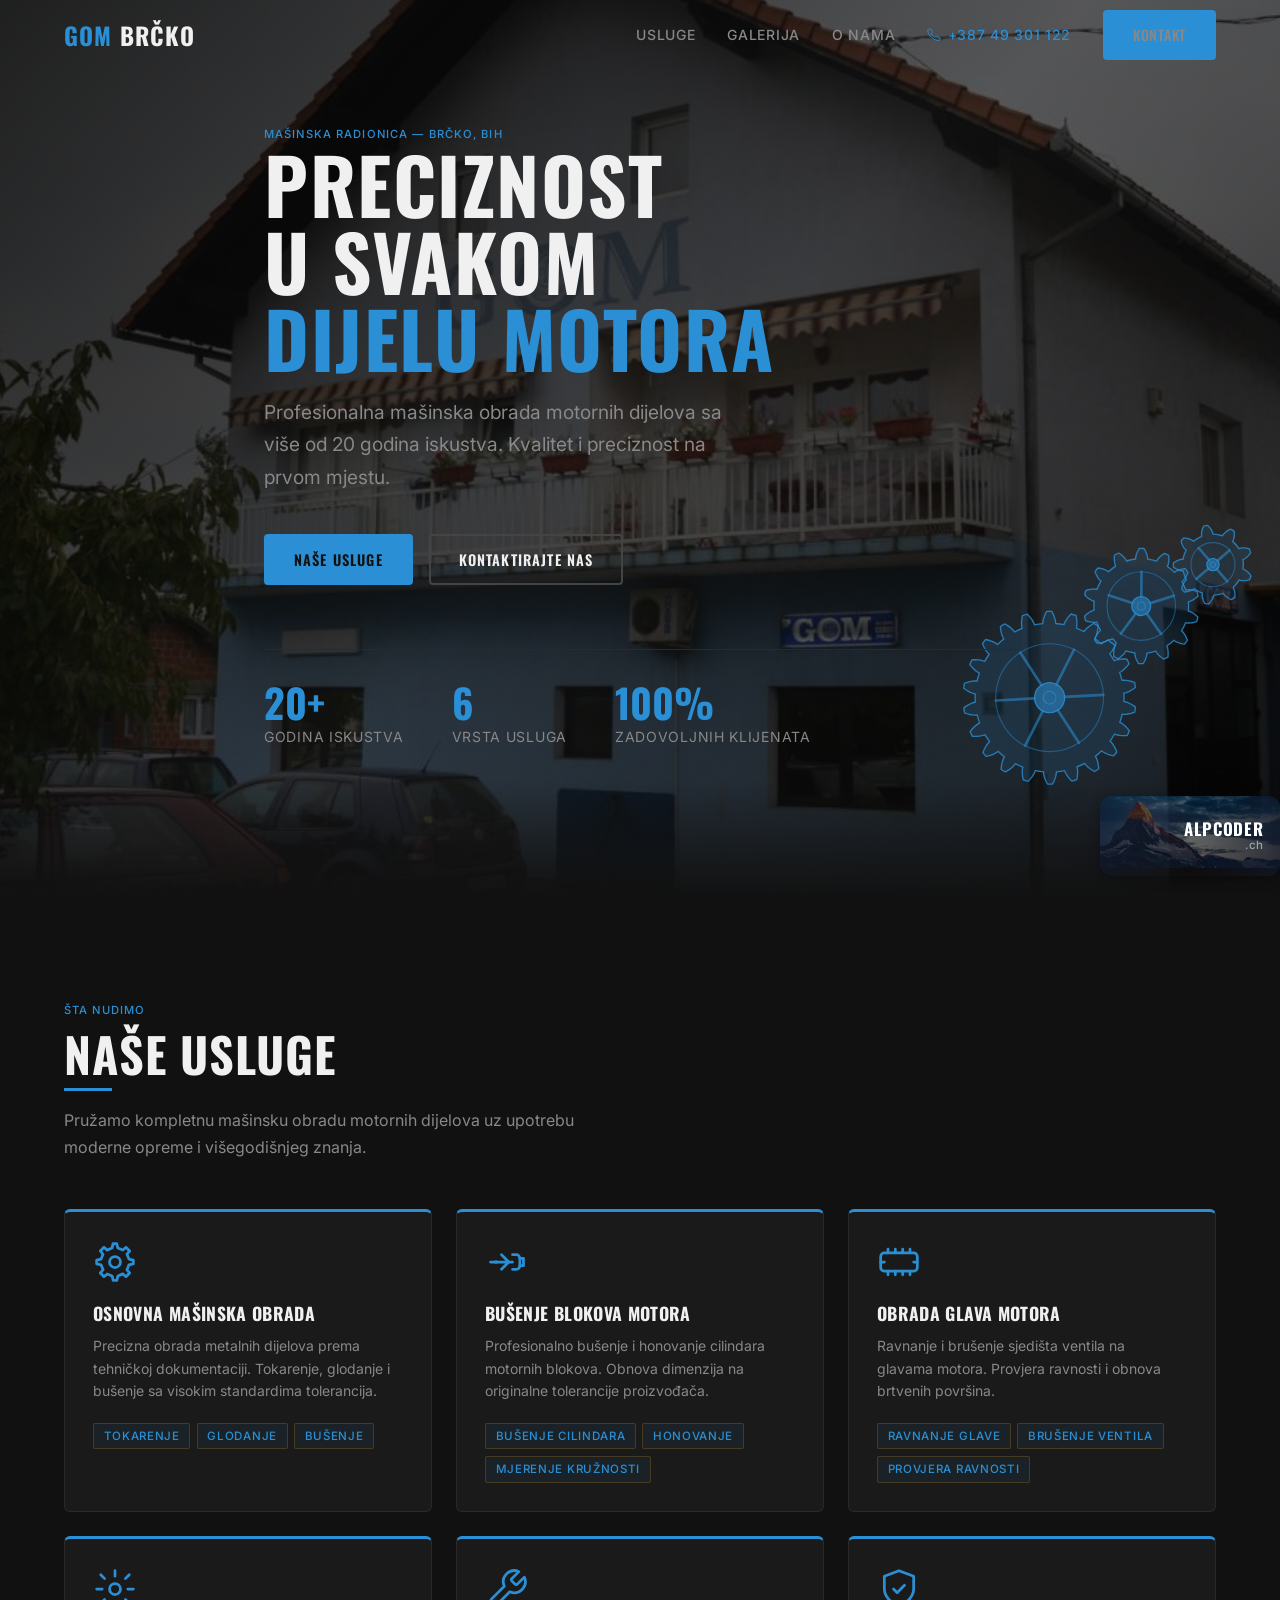
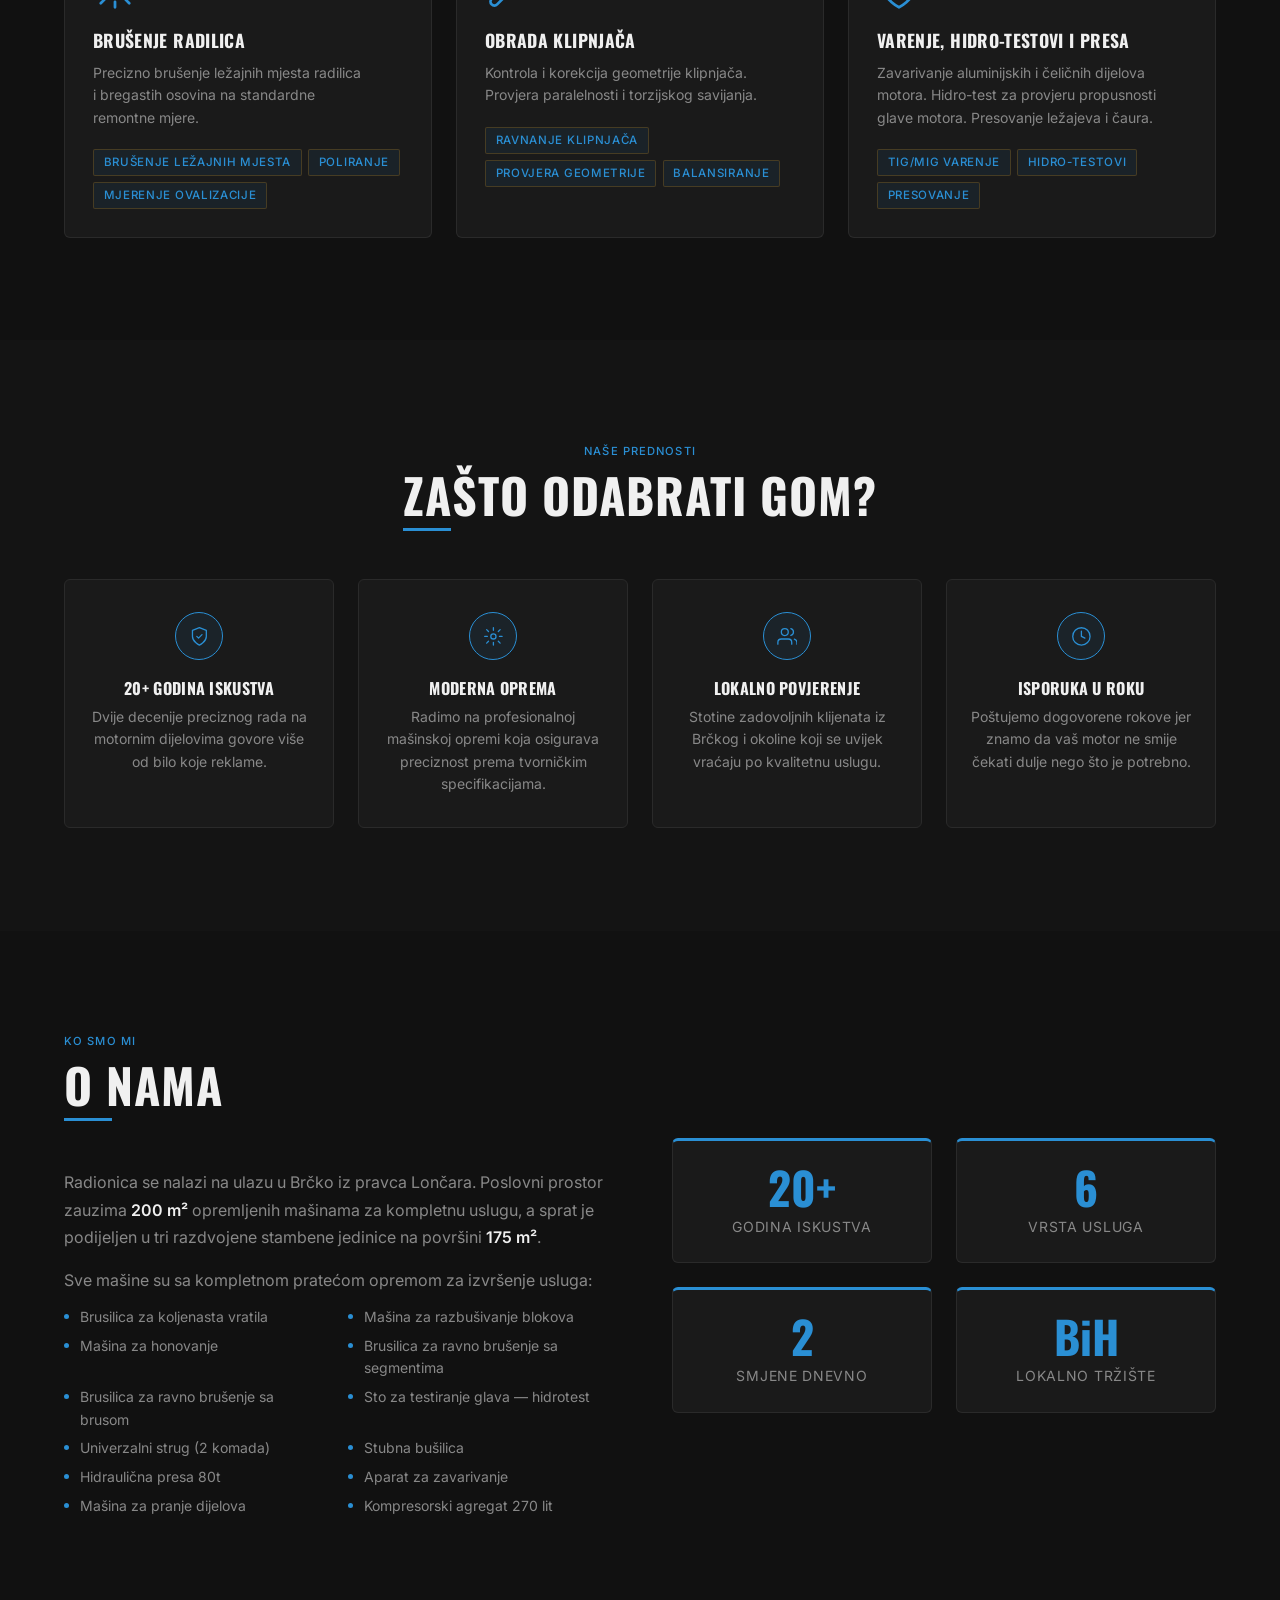
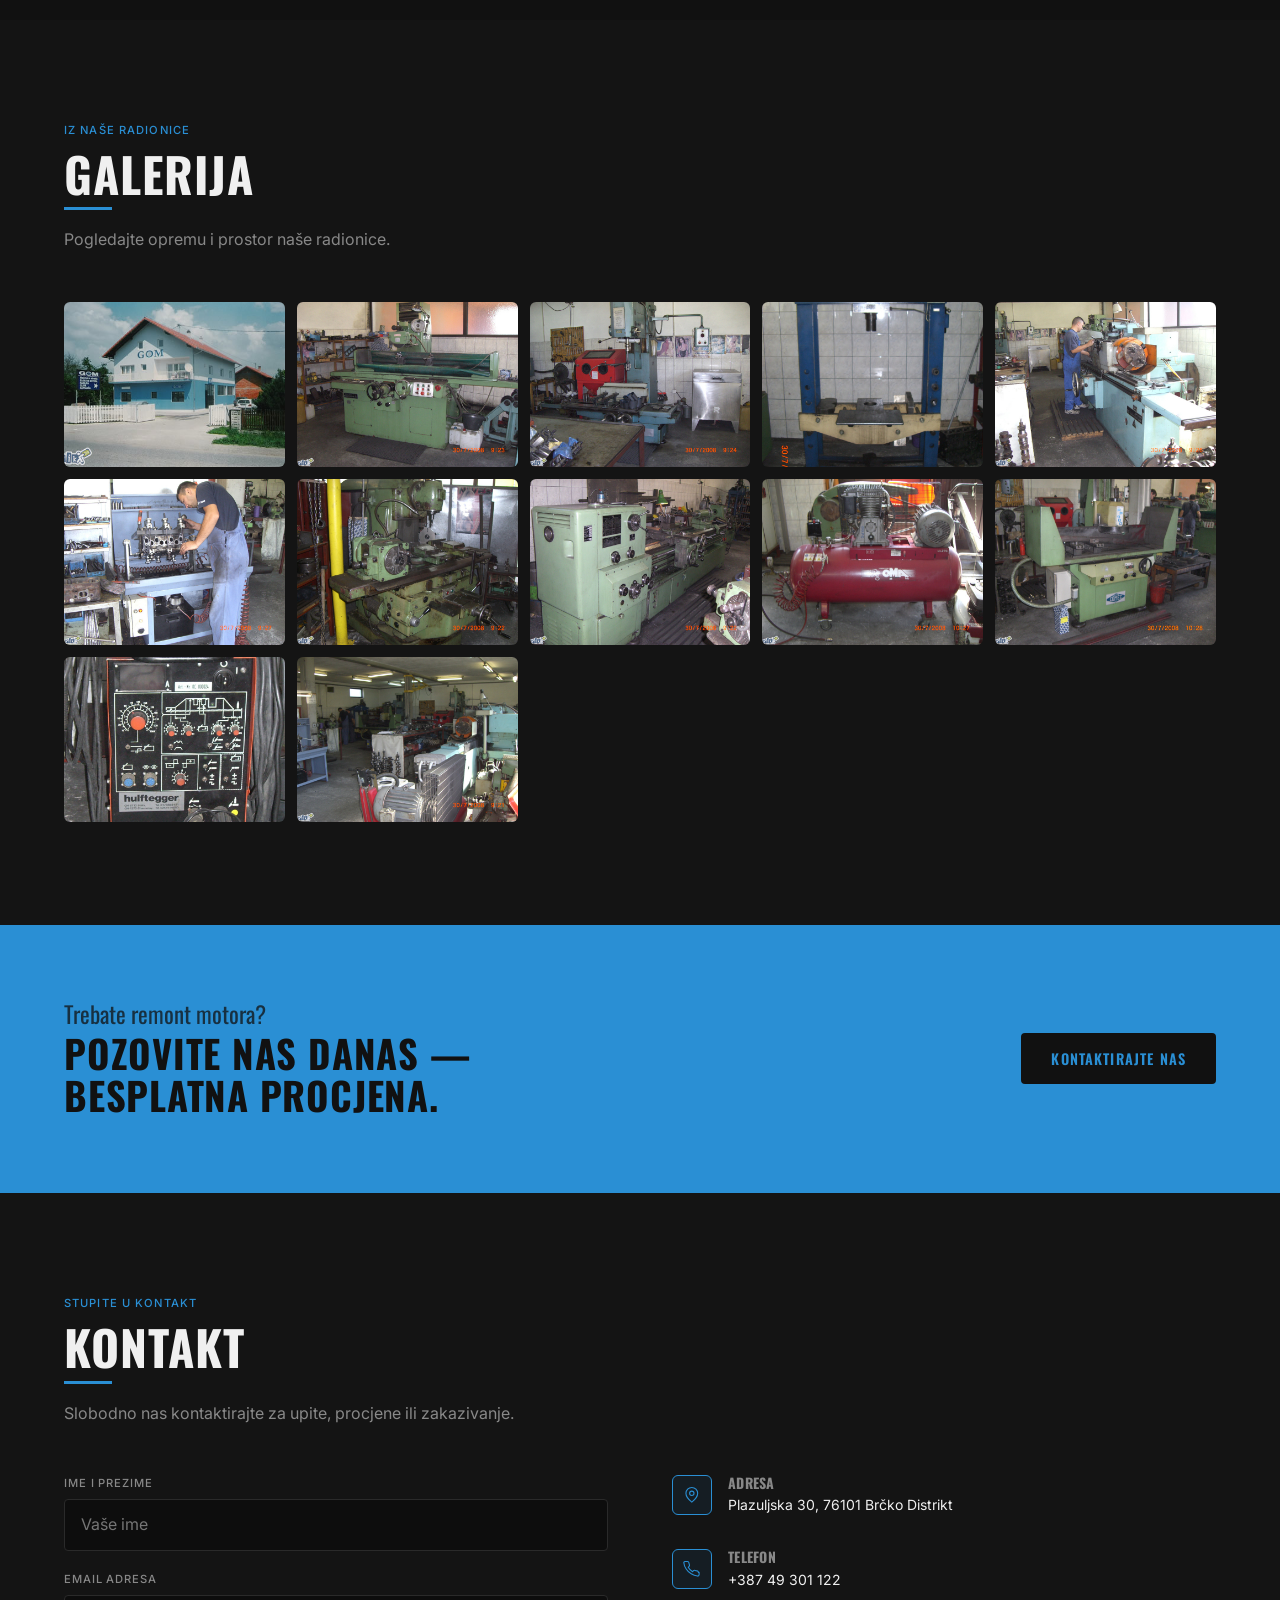
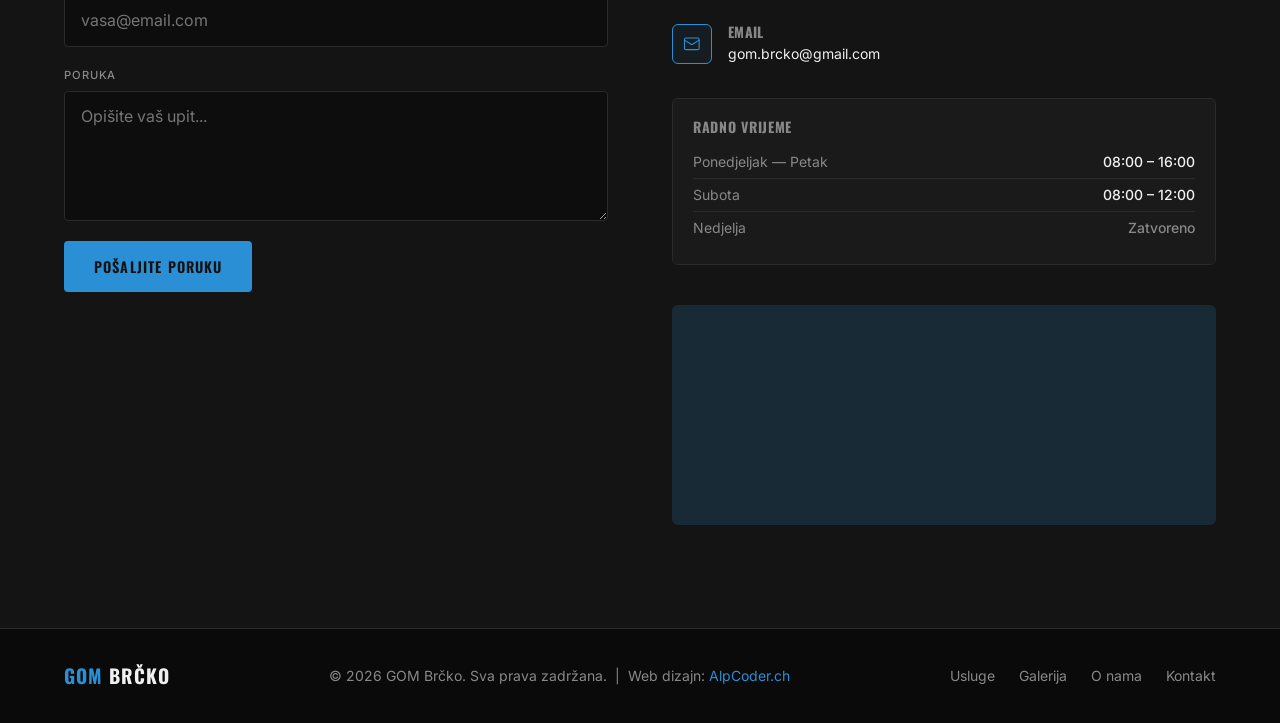
==== index.html @ b4f382ee "Initial commit — GOM Brcko website" ====
<!DOCTYPE html>
<html lang="bs">
<head>
  <meta charset="UTF-8" />
  <meta name="viewport" content="width=device-width, initial-scale=1.0" />
  <meta name="description" content="GOM Brčko — mašinska obrada motornih dijelova. 20+ godina iskustva. Bušenje blokova, obrada glava motora, brušenje radilica i više." />
  <meta name="robots" content="index, follow" />

  <!-- Open Graph -->
  <meta property="og:title" content="GOM Brčko — Mašinska obrada motornih dijelova" />
  <meta property="og:description" content="Profesionalna mašinska obrada motornih dijelova sa 20+ godina iskustva u Brčkom." />
  <meta property="og:type" content="website" />
  <meta property="og:locale" content="bs_BA" />

  <title>GOM Brčko — Mašinska obrada motornih dijelova</title>

  <!-- Preconnect za Google Fonts -->
  <link rel="preconnect" href="https://fonts.googleapis.com" />
  <link rel="preconnect" href="https://fonts.gstatic.com" crossorigin />
  <link href="https://fonts.googleapis.com/css2?family=Oswald:wght@400;600;700&family=Inter:wght@400;500;600&display=swap" rel="stylesheet" />

  <!-- CSS -->
  <link rel="stylesheet" href="css/reset.css" />
  <link rel="stylesheet" href="css/variables.css" />
  <link rel="stylesheet" href="css/base.css" />
  <link rel="stylesheet" href="css/layout.css" />
  <link rel="stylesheet" href="css/components.css" />
  <link rel="stylesheet" href="css/gallery.css" />
  <link rel="stylesheet" href="css/animations.css" />
  <link rel="stylesheet" href="css/responsive.css" />

  <link rel="icon" type="image/x-icon" href="images/icons/favicon.ico" />
</head>
<body>

  <!-- ── NAVBAR ── -->
  <nav id="navbar">
    <div class="container nav-inner">
      <a href="#hero" class="nav-logo"><span>GOM</span> Brčko</a>

      <button class="hamburger" aria-label="Otvori meni" aria-expanded="false">
        <span></span>
        <span></span>
        <span></span>
      </button>

      <ul class="nav-links">
        <li><a href="#usluge">Usluge</a></li>
        <li><a href="#galerija">Galerija</a></li>
        <li><a href="#onama">O nama</a></li>
        <li class="nav-phone">
          <a href="tel:+38749301122" class="nav-phone-link">
            <svg viewBox="0 0 24 24" fill="none" stroke="currentColor" stroke-width="1.5" stroke-linecap="round" stroke-linejoin="round" aria-hidden="true" width="14" height="14">
              <path d="M22 16.92v3a2 2 0 0 1-2.18 2 19.79 19.79 0 0 1-8.63-3.07A19.5 19.5 0 0 1 4.14 12a19.79 19.79 0 0 1-3.07-8.67A2 2 0 0 1 3.05 2h3a2 2 0 0 1 2 1.72c.127.96.361 1.903.7 2.81a2 2 0 0 1-.45 2.11L7.09 9.91a16 16 0 0 0 6 6l1.27-1.27a2 2 0 0 1 2.11-.45c.907.339 1.85.573 2.81.7A2 2 0 0 1 21 16.92Z"/>
            </svg>
            +387 49 301 122
          </a>
        </li>
        <li><a href="#kontakt" class="btn btn-accent">Kontakt</a></li>
      </ul>
    </div>
  </nav>

  <!-- ── HERO ── -->
  <section id="hero">

    <!-- Animirani involute zupčanici -->
    <div class="gears-wrap" aria-hidden="true">
      <svg id="gears-svg" viewBox="0 0 400 400" xmlns="http://www.w3.org/2000/svg" overflow="visible"></svg>
    </div>

    <div class="container hero-content">
      <span class="label">Mašinska radionica — Brčko, BiH</span>
      <h1>Preciznost<br>u svakom<br><em>dijelu motora</em></h1>
      <p class="hero-sub">
        Profesionalna mašinska obrada motornih dijelova sa više od 20 godina
        iskustva. Kvalitet i preciznost na prvom mjestu.
      </p>
      <div class="hero-actions">
        <a href="#usluge" class="btn btn-accent">Naše usluge</a>
        <a href="#kontakt" class="btn btn-outline">Kontaktirajte nas</a>
      </div>

      <div class="hero-stats">
        <div class="hero-stat">
          <div class="stat-num" data-target="20" data-suffix="+">20+</div>
          <div class="stat-label">Godina iskustva</div>
        </div>
        <div class="hero-stat">
          <div class="stat-num" data-target="6" data-suffix="">6</div>
          <div class="stat-label">Vrsta usluga</div>
        </div>
        <div class="hero-stat">
          <div class="stat-num" data-target="100" data-suffix="%">100%</div>
          <div class="stat-label">Zadovoljnih klijenata</div>
        </div>
      </div>
    </div>
  </section>

  <!-- ── USLUGE ── -->
  <section id="usluge">
    <div class="container">
      <div class="section-header reveal">
        <span class="label">Šta nudimo</span>
        <h2>Naše usluge</h2>
        <p>Pružamo kompletnu mašinsku obradu motornih dijelova uz upotrebu moderne opreme i višegodišnjeg znanja.</p>
      </div>

      <!-- Kartice se ubacuju putem JS (services.js) -->
      <div id="services-grid" class="services-grid"></div>
    </div>
  </section>

  <!-- ── ZAŠTO MI? ── -->
  <section id="zasto">
    <div class="container">
      <div class="section-header reveal" style="text-align:center;">
        <span class="label">Naše prednosti</span>
        <h2>Zašto odabrati GOM?</h2>
      </div>
      <div class="zasto-grid">
        <div class="zasto-card reveal">
          <div class="zasto-icon">
            <svg viewBox="0 0 24 24" aria-hidden="true"><path d="M12 22s8-4 8-10V5l-8-3-8 3v7c0 6 8 10 8 10Z"/><path d="m9 12 2 2 4-4"/></svg>
          </div>
          <h3>20+ Godina iskustva</h3>
          <p>Dvije decenije preciznog rada na motornim dijelovima govore više od bilo koje reklame.</p>
        </div>
        <div class="zasto-card reveal" style="--delay:80ms">
          <div class="zasto-icon">
            <svg viewBox="0 0 24 24" aria-hidden="true"><circle cx="12" cy="12" r="3"/><path d="M12 2v3M12 19v3M4.22 4.22l2.12 2.12M17.66 17.66l2.12 2.12M2 12h3M19 12h3M4.22 19.78l2.12-2.12M17.66 6.34l2.12-2.12"/></svg>
          </div>
          <h3>Moderna oprema</h3>
          <p>Radimo na profesionalnoj mašinskoj opremi koja osigurava preciznost prema tvorničkim specifikacijama.</p>
        </div>
        <div class="zasto-card reveal" style="--delay:160ms">
          <div class="zasto-icon">
            <svg viewBox="0 0 24 24" aria-hidden="true"><path d="M17 21v-2a4 4 0 0 0-4-4H5a4 4 0 0 0-4 4v2"/><circle cx="9" cy="7" r="4"/><path d="M23 21v-2a4 4 0 0 0-3-3.87M16 3.13a4 4 0 0 1 0 7.75"/></svg>
          </div>
          <h3>Lokalno povjerenje</h3>
          <p>Stotine zadovoljnih klijenata iz Brčkog i okoline koji se uvijek vraćaju po kvalitetnu uslugu.</p>
        </div>
        <div class="zasto-card reveal" style="--delay:240ms">
          <div class="zasto-icon">
            <svg viewBox="0 0 24 24" aria-hidden="true"><circle cx="12" cy="12" r="10"/><polyline points="12 6 12 12 16 14"/></svg>
          </div>
          <h3>Isporuka u roku</h3>
          <p>Poštujemo dogovorene rokove jer znamo da vaš motor ne smije čekati dulje nego što je potrebno.</p>
        </div>
      </div>
    </div>
  </section>

  <!-- ── O NAMA ── -->
  <section id="onama">
    <div class="container">
      <div class="onama-grid">
        <div class="onama-text">
          <div class="section-header reveal">
            <span class="label">Ko smo mi</span>
            <h2>O nama</h2>
          </div>
          <p class="reveal">
            Radionica se nalazi na ulazu u Brčko iz pravca Lončara. Poslovni prostor zauzima
            <strong>200 m²</strong> opremljenih mašinama za kompletnu uslugu, a sprat je podijeljen
            u tri razdvojene stambene jedinice na površini <strong>175 m²</strong>.
          </p>
          <p class="reveal" style="--delay: 100ms; margin-top: 1rem;">
            Sve mašine su sa kompletnom pratećom opremom za izvršenje usluga:
          </p>
          <ul class="reveal onama-oprema" style="--delay: 200ms;">
            <li>Brusilica za koljenasta vratila</li>
            <li>Mašina za razbušivanje blokova</li>
            <li>Mašina za honovanje</li>
            <li>Brusilica za ravno brušenje sa segmentima</li>
            <li>Brusilica za ravno brušenje sa brusom</li>
            <li>Sto za testiranje glava — hidrotest</li>
            <li>Univerzalni strug (2 komada)</li>
            <li>Stubna bušilica</li>
            <li>Hidraulična presa 80t</li>
            <li>Aparat za zavarivanje</li>
            <li>Mašina za pranje dijelova</li>
            <li>Kompresorski agregat 270 lit</li>
          </ul>
        </div>

        <div class="onama-stats">
          <div class="onama-stat-card reveal">
            <div class="num">20+</div>
            <div class="desc">Godina iskustva</div>
          </div>
          <div class="onama-stat-card reveal" style="--delay: 100ms;">
            <div class="num">6</div>
            <div class="desc">Vrsta usluga</div>
          </div>
          <div class="onama-stat-card reveal" style="--delay: 200ms;">
            <div class="num">2</div>
            <div class="desc">Smjene dnevno</div>
          </div>
          <div class="onama-stat-card reveal" style="--delay: 300ms;">
            <div class="num">BiH</div>
            <div class="desc">Lokalno tržište</div>
          </div>
        </div>
      </div>
    </div>
  </section>

  <!-- ── GALERIJA ── -->
  <section id="galerija">
    <div class="container">
      <div class="section-header reveal">
        <span class="label">Iz naše radionice</span>
        <h2>Galerija</h2>
        <p>Pogledajte opremu i prostor naše radionice.</p>
      </div>

      <div id="gallery-grid" class="gallery-grid">
        <figure class="gallery-item reveal" data-full="images/gallery/full/radionica-01.jpg" data-caption="Oprema radionice — GOM Brčko">
          <img src="images/gallery/thumb/radionica-01.jpg" alt="Oprema radionice" loading="lazy" />
          <div class="gallery-overlay"><svg viewBox="0 0 24 24" aria-hidden="true"><path d="M15 3h6v6M9 21H3v-6M21 3l-7 7M3 21l7-7"/></svg></div>
        </figure>
        <figure class="gallery-item reveal" style="--delay:60ms" data-full="images/gallery/full/radionica-02.jpg" data-caption="Mašinska oprema — GOM Brčko">
          <img src="images/gallery/thumb/radionica-02.jpg" alt="Mašinska oprema" loading="lazy" />
          <div class="gallery-overlay"><svg viewBox="0 0 24 24" aria-hidden="true"><path d="M15 3h6v6M9 21H3v-6M21 3l-7 7M3 21l7-7"/></svg></div>
        </figure>
        <figure class="gallery-item reveal" style="--delay:120ms" data-full="images/gallery/full/radionica-03.jpg" data-caption="Radionica — GOM Brčko">
          <img src="images/gallery/thumb/radionica-03.jpg" alt="Radionica" loading="lazy" />
          <div class="gallery-overlay"><svg viewBox="0 0 24 24" aria-hidden="true"><path d="M15 3h6v6M9 21H3v-6M21 3l-7 7M3 21l7-7"/></svg></div>
        </figure>
        <figure class="gallery-item reveal" style="--delay:180ms" data-full="images/gallery/full/radionica-04.jpg" data-caption="Strug — GOM Brčko">
          <img src="images/gallery/thumb/radionica-04.jpg" alt="Strug" loading="lazy" />
          <div class="gallery-overlay"><svg viewBox="0 0 24 24" aria-hidden="true"><path d="M15 3h6v6M9 21H3v-6M21 3l-7 7M3 21l7-7"/></svg></div>
        </figure>
        <figure class="gallery-item reveal" style="--delay:240ms" data-full="images/gallery/full/radionica-05.jpg" data-caption="Glodalica — GOM Brčko">
          <img src="images/gallery/thumb/radionica-05.jpg" alt="Glodalica" loading="lazy" />
          <div class="gallery-overlay"><svg viewBox="0 0 24 24" aria-hidden="true"><path d="M15 3h6v6M9 21H3v-6M21 3l-7 7M3 21l7-7"/></svg></div>
        </figure>
        <figure class="gallery-item reveal" style="--delay:300ms" data-full="images/gallery/full/radionica-06.jpg" data-caption="Honjerica — GOM Brčko">
          <img src="images/gallery/thumb/radionica-06.jpg" alt="Honjerica" loading="lazy" />
          <div class="gallery-overlay"><svg viewBox="0 0 24 24" aria-hidden="true"><path d="M15 3h6v6M9 21H3v-6M21 3l-7 7M3 21l7-7"/></svg></div>
        </figure>
        <figure class="gallery-item reveal" style="--delay:360ms" data-full="images/gallery/full/radionica-07.jpg" data-caption="Bušilica — GOM Brčko">
          <img src="images/gallery/thumb/radionica-07.jpg" alt="Bušilica" loading="lazy" />
          <div class="gallery-overlay"><svg viewBox="0 0 24 24" aria-hidden="true"><path d="M15 3h6v6M9 21H3v-6M21 3l-7 7M3 21l7-7"/></svg></div>
        </figure>
        <figure class="gallery-item reveal" style="--delay:420ms" data-full="images/gallery/full/radionica-08.jpg" data-caption="Oprema radionice — GOM Brčko">
          <img src="images/gallery/thumb/radionica-08.jpg" alt="Oprema radionice" loading="lazy" />
          <div class="gallery-overlay"><svg viewBox="0 0 24 24" aria-hidden="true"><path d="M15 3h6v6M9 21H3v-6M21 3l-7 7M3 21l7-7"/></svg></div>
        </figure>
        <figure class="gallery-item reveal" style="--delay:480ms" data-full="images/gallery/full/radionica-09.jpg" data-caption="Radionica — GOM Brčko">
          <img src="images/gallery/thumb/radionica-09.jpg" alt="Radionica" loading="lazy" />
          <div class="gallery-overlay"><svg viewBox="0 0 24 24" aria-hidden="true"><path d="M15 3h6v6M9 21H3v-6M21 3l-7 7M3 21l7-7"/></svg></div>
        </figure>
        <figure class="gallery-item reveal" style="--delay:540ms" data-full="images/gallery/full/radionica-10.jpg" data-caption="Mašinska obrada — GOM Brčko">
          <img src="images/gallery/thumb/radionica-10.jpg" alt="Mašinska obrada" loading="lazy" />
          <div class="gallery-overlay"><svg viewBox="0 0 24 24" aria-hidden="true"><path d="M15 3h6v6M9 21H3v-6M21 3l-7 7M3 21l7-7"/></svg></div>
        </figure>
        <figure class="gallery-item reveal" style="--delay:600ms" data-full="images/gallery/full/radionica-11.jpg" data-caption="Oprema — GOM Brčko">
          <img src="images/gallery/thumb/radionica-11.jpg" alt="Oprema" loading="lazy" />
          <div class="gallery-overlay"><svg viewBox="0 0 24 24" aria-hidden="true"><path d="M15 3h6v6M9 21H3v-6M21 3l-7 7M3 21l7-7"/></svg></div>
        </figure>
        <figure class="gallery-item reveal" style="--delay:660ms" data-full="images/gallery/full/radionica-12.jpg" data-caption="Radionica GOM Brčko">
          <img src="images/gallery/thumb/radionica-12.jpg" alt="Radionica GOM Brčko" loading="lazy" />
          <div class="gallery-overlay"><svg viewBox="0 0 24 24" aria-hidden="true"><path d="M15 3h6v6M9 21H3v-6M21 3l-7 7M3 21l7-7"/></svg></div>
        </figure>
      </div>
    </div>
  </section>

  <!-- ── CTA BANNER ── -->
  <section id="cta">
    <div class="container cta-inner">
      <h2>
        <em>Trebate remont motora?</em>
        Pozovite nas danas — besplatna procjena.
      </h2>
      <a href="#kontakt" class="btn btn-dark">Kontaktirajte nas</a>
    </div>
  </section>

  <!-- ── KONTAKT ── -->
  <section id="kontakt">
    <div class="container">
      <div class="section-header reveal">
        <span class="label">Stupite u kontakt</span>
        <h2>Kontakt</h2>
        <p>Slobodno nas kontaktirajte za upite, procjene ili zakazivanje.</p>
      </div>

      <div class="kontakt-grid">

        <!-- Forma -->
        <div class="reveal">
          <form id="contact-form" novalidate>
            <div class="form-group">
              <label for="ime">Ime i prezime</label>
              <input type="text" id="ime" name="ime" placeholder="Vaše ime" autocomplete="name" required />
            </div>
            <div class="form-group">
              <label for="email">Email adresa</label>
              <input type="email" id="email" name="email" placeholder="vasa@email.com" autocomplete="email" required />
            </div>
            <div class="form-group">
              <label for="poruka">Poruka</label>
              <textarea id="poruka" name="poruka" placeholder="Opišite vaš upit..." required></textarea>
            </div>
            <button type="submit" class="btn btn-accent">Pošaljite poruku</button>
            <div id="form-status" class="form-status" role="alert" aria-live="polite"></div>
          </form>
        </div>

        <!-- Info + Mapa -->
        <div class="contact-info-block reveal" style="--delay: 150ms;">

          <div class="contact-info-item">
            <div class="ci-icon">
              <svg viewBox="0 0 24 24" fill="none" stroke="currentColor" stroke-width="1.5" stroke-linecap="round" stroke-linejoin="round" aria-hidden="true">
                <path d="M20 10c0 6-8 12-8 12S4 16 4 10a8 8 0 1 1 16 0Z"/>
                <circle cx="12" cy="10" r="3"/>
              </svg>
            </div>
            <div>
              <h4>Adresa</h4>
              <p>Plazuljska 30, 76101 Brčko Distrikt</p>
            </div>
          </div>

          <div class="contact-info-item">
            <div class="ci-icon">
              <svg viewBox="0 0 24 24" fill="none" stroke="currentColor" stroke-width="1.5" stroke-linecap="round" stroke-linejoin="round" aria-hidden="true">
                <path d="M22 16.92v3a2 2 0 0 1-2.18 2 19.79 19.79 0 0 1-8.63-3.07A19.5 19.5 0 0 1 4.14 12a19.79 19.79 0 0 1-3.07-8.67A2 2 0 0 1 3.05 2h3a2 2 0 0 1 2 1.72c.127.96.361 1.903.7 2.81a2 2 0 0 1-.45 2.11L7.09 9.91a16 16 0 0 0 6 6l1.27-1.27a2 2 0 0 1 2.11-.45c.907.339 1.85.573 2.81.7A2 2 0 0 1 21 16.92Z"/>
              </svg>
            </div>
            <div>
              <h4>Telefon</h4>
              <p>
                <a href="tel:+38749301122" style="color: var(--color-text); transition: color var(--trans-fast);"
                   onmouseover="this.style.color='var(--color-accent)'"
                   onmouseout="this.style.color='var(--color-text)'">
                  +387 49 301 122
                </a>
              </p>
            </div>
          </div>

          <div class="contact-info-item">
            <div class="ci-icon">
              <svg viewBox="0 0 24 24" fill="none" stroke="currentColor" stroke-width="1.5" stroke-linecap="round" stroke-linejoin="round" aria-hidden="true">
                <rect width="20" height="16" x="2" y="4" rx="2"/>
                <path d="m22 7-8.97 5.7a1.94 1.94 0 0 1-2.06 0L2 7"/>
              </svg>
            </div>
            <div>
              <h4>Email</h4>
              <p>
                <a href="mailto:gom.brcko@gmail.com" style="color: var(--color-text); transition: color var(--trans-fast);"
                   onmouseover="this.style.color='var(--color-accent)'"
                   onmouseout="this.style.color='var(--color-text)'">
                  gom.brcko@gmail.com
                </a>
              </p>
            </div>
          </div>

          <div class="radno-vrijeme">
            <h4>Radno vrijeme</h4>
            <div class="radno-red">
              <span class="dani">Ponedjeljak — Petak</span>
              <span class="vrijeme">08:00 – 16:00</span>
            </div>
            <div class="radno-red">
              <span class="dani">Subota</span>
              <span class="vrijeme">08:00 – 12:00</span>
            </div>
            <div class="radno-red">
              <span class="dani">Nedjelja</span>
              <span class="vrijeme" style="color: var(--color-text-muted);">Zatvoreno</span>
            </div>
          </div>

          <div class="map-wrapper">
            <iframe
              class="map-embed"
              src="https://www.google.com/maps/embed?pb=!1m18!1m12!1m3!1d2000!2d18.7677943!3d44.8904373!2m3!1f0!2f0!3f0!3m2!1i1024!2i768!4f13.1!3m3!1m2!1s0x475c0dc96a7abd47%3A0xb8ca8b21e4118dca!2sGOM!5e0!3m2!1sbs!2sba!4v1"
              width="100%"
              height="220"
              style="border:0"
              allowfullscreen=""
              loading="lazy"
              referrerpolicy="no-referrer-when-downgrade"
              title="GOM Brčko lokacija na mapi">
            </iframe>
          </div>
        </div>

      </div>
    </div>
  </section>

  <!-- ── FOOTER ── -->
  <footer>
    <div class="container footer-inner">
      <div class="footer-logo"><span>GOM</span> Brčko</div>
      <p class="footer-copy">&copy; 2026 GOM Brčko. Sva prava zadržana. &nbsp;|&nbsp; Web dizajn: <a href="https://alpcoder.ch" target="_blank" rel="noopener" style="color:var(--color-accent); transition:opacity var(--trans-fast);" onmouseover="this.style.opacity='.7'" onmouseout="this.style.opacity='1'">AlpCoder.ch</a></p>
      <nav class="footer-links" aria-label="Footer navigacija">
        <a href="#usluge">Usluge</a>
        <a href="#galerija">Galerija</a>
        <a href="#onama">O nama</a>
        <a href="#kontakt">Kontakt</a>
      </nav>
    </div>
  </footer>

  <!-- ── BACK TO TOP ── -->
  <button id="back-to-top" aria-label="Nazad na vrh stranice" title="Nazad na vrh">
    <svg viewBox="0 0 24 24" fill="none" stroke="currentColor" stroke-width="2.5" stroke-linecap="round" stroke-linejoin="round" aria-hidden="true">
      <polyline points="18 15 12 9 6 15"/>
    </svg>
  </button>

  <!-- ── LIGHTBOX OVERLAY ── -->
  <div id="lightbox" role="dialog" aria-modal="true" aria-label="Pregled fotografije" hidden>
    <button class="lb-close" aria-label="Zatvori (Escape)">&#x2715;</button>
    <button class="lb-prev" aria-label="Prethodna fotografija">&#x2039;</button>
    <button class="lb-next" aria-label="Sljedeća fotografija">&#x203A;</button>
    <figure class="lb-figure">
      <img id="lb-img" src="" alt="" />
      <figcaption id="lb-caption"></figcaption>
    </figure>
  </div>

  <!-- ── ALPCODER BADGE ── -->
  <div class="alpcoder-badge" id="alpcoder-badge">
    <img src="images/Alpcoder-LogoV4.jpg" alt="" class="badge-bg" aria-hidden="true" />
    <div class="badge-sun"></div>
    <div class="badge-overlay"></div>
    <div class="badge-content">
      <a href="https://alpcoder.ch" target="_blank" rel="noopener" class="badge-name">
        <span class="badge-line1">AlpCoder</span>
        <span class="badge-line2">.ch</span>
      </a>
    </div>
  </div>

  <!-- EmailJS SDK -->
  <script src="https://cdn.jsdelivr.net/npm/@emailjs/browser@4/dist/email.min.js"></script>

  <!-- App skripte -->
  <script src="js/gear.js"></script>
  <script src="js/animations.js"></script>
  <script src="js/main.js"></script>
  <script src="js/services.js"></script>
  <script src="js/gallery.js"></script>
  <script src="js/contact.js"></script>

</body>
</html>
---- css/variables.css ----
:root {
  /* Boje */
  --color-bg:           #111111;
  --color-bg-alt:       #141414;
  --color-bg-card:      #1a1a1a;
  --color-bg-input:     #0d0d0d;
  --color-border:       #2a2a2a;
  --color-border-hover: #444444;

  --color-accent:       #2a8fd4;
  --color-accent-dark:  #1a7ab8;
  --color-accent-dim:   rgba(42, 143, 212, 0.08);
  --color-accent-glow:  rgba(42, 143, 212, 0.25);

  --color-text:         #f0f0f0;
  --color-text-muted:   #888888;
  --color-text-dark:    #111111;

  --color-success:      #22c55e;
  --color-error:        #ef4444;

  /* Fontovi */
  --font-heading: 'Oswald', 'Arial Narrow', sans-serif;
  --font-body:    'Inter', system-ui, sans-serif;

  /* Veličine fonta */
  --text-hero:   clamp(2.8rem, 6vw, 5.5rem);
  --text-h2:     clamp(2rem, 4vw, 3rem);
  --text-h3:     clamp(1.2rem, 2.5vw, 1.5rem);
  --text-body:   1rem;
  --text-small:  0.875rem;
  --text-label:  0.7rem;

  /* Spacing */
  --section-py:  clamp(4rem, 8vw, 7rem);
  --container:   1200px;
  --gap:         1.5rem;

  /* Oblici */
  --radius-card: 6px;
  --radius-btn:  4px;
  --radius-input: 4px;

  /* Sjene */
  --shadow-card: 0 2px 12px rgba(0, 0, 0, 0.5);
  --shadow-glow: 0 0 24px var(--color-accent-glow);

  /* Tranzicije */
  --trans-fast:  150ms ease;
  --trans-base:  300ms ease;
  --trans-slow:  600ms cubic-bezier(0.16, 1, 0.3, 1);

  /* Navbar visina */
  --navbar-h: 70px;
}
---- css/base.css ----
body {
  background-color: var(--color-bg);
  color: var(--color-text);
  font-family: var(--font-body);
  font-size: var(--text-body);
}

h1, h2, h3, h4 {
  font-family: var(--font-heading);
  font-weight: 700;
  line-height: 1.1;
  text-transform: uppercase;
  letter-spacing: 0.02em;
}

h2 {
  font-size: var(--text-h2);
}

h3 {
  font-size: var(--text-h3);
}

p {
  color: var(--color-text-muted);
  line-height: 1.7;
}

strong {
  color: var(--color-text);
  font-weight: 600;
}

/* Scrollbar */
::-webkit-scrollbar {
  width: 6px;
}
::-webkit-scrollbar-track {
  background: var(--color-bg);
}
::-webkit-scrollbar-thumb {
  background: var(--color-border-hover);
  border-radius: 3px;
}
::-webkit-scrollbar-thumb:hover {
  background: var(--color-accent);
}

/* Selekcija teksta */
::selection {
  background: var(--color-accent);
  color: var(--color-text-dark);
}

/* Fokus */
:focus-visible {
  outline: 2px solid var(--color-accent);
  outline-offset: 3px;
}

/* Label chip stil */
.label {
  font-family: var(--font-body);
  font-size: var(--text-label);
  font-weight: 500;
  letter-spacing: 0.1em;
  text-transform: uppercase;
  color: var(--color-accent);
}

/* Section heading */
.section-header {
  margin-bottom: 3rem;
}

.section-header .label {
  display: block;
  margin-bottom: 0.5rem;
}

.section-header h2 {
  position: relative;
  display: inline-block;
  padding-bottom: 0.6rem;
}

.section-header h2::after {
  content: '';
  position: absolute;
  bottom: 0;
  left: 0;
  width: 3rem;
  height: 3px;
  background: var(--color-accent);
}

.section-header p {
  margin-top: 1rem;
  max-width: 540px;
}
---- css/layout.css ----
/* Container */
.container {
  width: 100%;
  max-width: var(--container);
  margin-inline: auto;
  padding-inline: 1.5rem;
}

/* Sekcije */
section {
  padding-block: var(--section-py);
}

section:nth-child(even) {
  background-color: var(--color-bg-alt);
}

/* ── NAVBAR ── */
#navbar {
  position: fixed;
  top: 0;
  left: 0;
  right: 0;
  z-index: 1000;
  height: var(--navbar-h);
  background: transparent;
  transition: background var(--trans-base), box-shadow var(--trans-base);
}

#navbar.scrolled {
  background: rgba(17, 17, 17, 0.95);
  backdrop-filter: blur(8px);
  box-shadow: 0 1px 0 var(--color-border);
}

.nav-inner {
  display: flex;
  align-items: center;
  justify-content: space-between;
  height: var(--navbar-h);
}

.nav-logo {
  font-family: var(--font-heading);
  font-size: 1.5rem;
  font-weight: 700;
  letter-spacing: 0.05em;
  text-transform: uppercase;
  color: var(--color-text);
}

.nav-logo span {
  color: var(--color-accent);
}

.nav-links {
  display: flex;
  align-items: center;
  gap: 2rem;
}

.nav-links a {
  font-size: var(--text-small);
  font-weight: 500;
  letter-spacing: 0.05em;
  text-transform: uppercase;
  color: var(--color-text-muted);
  transition: color var(--trans-fast);
}

.nav-links a:hover,
.nav-links a.active {
  color: var(--color-text);
}

.nav-phone-link {
  display: flex;
  align-items: center;
  gap: 0.4rem;
  font-size: var(--text-small);
  font-weight: 600;
  color: var(--color-accent) !important;
  letter-spacing: 0.03em;
  transition: opacity var(--trans-fast);
}

.nav-phone-link:hover {
  opacity: 0.8;
}

/* Sakrij na mobilnom — hamburger meni preuzima */
@media (max-width: 768px) {
  .nav-phone { display: none; }
}

.hamburger {
  display: none;
  flex-direction: column;
  justify-content: center;
  gap: 5px;
  width: 32px;
  height: 32px;
  background: none;
  border: none;
  cursor: pointer;
  padding: 4px;
}

.hamburger span {
  display: block;
  height: 2px;
  background: var(--color-text);
  border-radius: 2px;
  transition: transform var(--trans-base), opacity var(--trans-base);
}

#navbar.nav-open .hamburger span:nth-child(1) {
  transform: translateY(7px) rotate(45deg);
}
#navbar.nav-open .hamburger span:nth-child(2) {
  opacity: 0;
}
#navbar.nav-open .hamburger span:nth-child(3) {
  transform: translateY(-7px) rotate(-45deg);
}

/* ── HERO ── */
#hero {
  position: relative;
  min-height: 100svh;
  display: grid;
  place-items: center;
  background-image: url('../images/hero-bg.jpg');
  background-size: cover;
  background-position: center 40%;
  padding-top: var(--navbar-h);
}

#hero::before {
  content: '';
  position: absolute;
  inset: 0;
  background: linear-gradient(
    135deg,
    rgba(0, 0, 0, 0.85) 0%,
    rgba(17, 17, 17, 0.65) 50%,
    rgba(0, 0, 0, 0.78) 100%
  );
}

#hero::after {
  content: '';
  position: absolute;
  bottom: 0;
  left: 0;
  right: 0;
  height: 120px;
  background: linear-gradient(to bottom, transparent, var(--color-bg));
}

.hero-content {
  position: relative;
  z-index: 1;
  max-width: 800px;
  text-align: left;
}

.hero-content h1 {
  font-size: var(--text-hero);
  color: var(--color-text);
  line-height: 1.0;
  margin-bottom: 1.25rem;
}

.hero-content h1 em {
  font-style: normal;
  color: var(--color-accent);
}

.hero-content .hero-sub {
  font-size: clamp(1rem, 2vw, 1.2rem);
  color: var(--color-text-muted);
  margin-bottom: 2.5rem;
  max-width: 520px;
}

.hero-actions {
  display: flex;
  gap: 1rem;
  flex-wrap: wrap;
}

.hero-stats {
  display: flex;
  gap: 3rem;
  margin-top: 4rem;
  padding-top: 2rem;
  border-top: 1px solid var(--color-border);
}

.hero-stat .stat-num {
  font-family: var(--font-heading);
  font-size: 2.5rem;
  font-weight: 700;
  color: var(--color-accent);
  line-height: 1;
}

.hero-stat .stat-label {
  font-size: var(--text-small);
  color: var(--color-text-muted);
  text-transform: uppercase;
  letter-spacing: 0.05em;
  margin-top: 0.25rem;
}

/* ── O NAMA ── */
#onama .onama-grid {
  display: grid;
  grid-template-columns: 1fr 1fr;
  gap: 4rem;
  align-items: center;
}

.onama-text p + p {
  margin-top: 1rem;
}

.onama-oprema {
  display: grid;
  grid-template-columns: 1fr 1fr;
  gap: 0.4rem 1.5rem;
  margin-top: 0.75rem;
}

.onama-oprema li {
  font-size: var(--text-small);
  color: var(--color-text-muted);
  padding-left: 1rem;
  position: relative;
}

.onama-oprema li::before {
  content: '';
  position: absolute;
  left: 0;
  top: 0.55em;
  width: 5px;
  height: 5px;
  background: var(--color-accent);
  border-radius: 50%;
}

.onama-stats {
  display: grid;
  grid-template-columns: 1fr 1fr;
  gap: 1.5rem;
}

.onama-stat-card {
  background: var(--color-bg-card);
  border: 1px solid var(--color-border);
  border-top: 3px solid var(--color-accent);
  border-radius: var(--radius-card);
  padding: 1.5rem;
  text-align: center;
}

.onama-stat-card .num {
  font-family: var(--font-heading);
  font-size: 2.8rem;
  font-weight: 700;
  color: var(--color-accent);
  line-height: 1;
}

.onama-stat-card .desc {
  font-size: var(--text-small);
  color: var(--color-text-muted);
  text-transform: uppercase;
  letter-spacing: 0.05em;
  margin-top: 0.4rem;
}

/* ── KONTAKT ── */
#kontakt .kontakt-grid {
  display: grid;
  grid-template-columns: 1fr 1fr;
  gap: 4rem;
}

.contact-info-block {
  display: flex;
  flex-direction: column;
  gap: 2rem;
}

.contact-info-item {
  display: flex;
  gap: 1rem;
  align-items: flex-start;
}

.contact-info-item {
  cursor: default;
}

.contact-info-item .ci-icon {
  flex-shrink: 0;
  width: 2.5rem;
  height: 2.5rem;
  background: var(--color-accent-dim);
  border: 1px solid var(--color-accent);
  border-radius: var(--radius-card);
  display: grid;
  place-items: center;
  color: var(--color-accent);
  transition: transform 400ms cubic-bezier(0.34, 1.56, 0.64, 1),
              background var(--trans-base),
              box-shadow var(--trans-base);
}

.contact-info-item:hover .ci-icon {
  transform: translateY(-6px) rotate(-8deg);
  background: var(--color-accent);
  color: var(--color-text-dark);
  box-shadow: 0 8px 20px var(--color-accent-glow);
}

.contact-info-item .ci-icon svg {
  width: 1.1rem;
  height: 1.1rem;
}

.contact-info-item h4 {
  font-size: var(--text-small);
  font-family: var(--font-heading);
  color: var(--color-text-muted);
  margin-bottom: 0.2rem;
}

.contact-info-item p {
  font-size: var(--text-small);
  color: var(--color-text);
}

.map-wrapper {
  position: relative;
  border-radius: var(--radius-card);
  overflow: hidden;
  margin-top: 0.5rem;
}

.map-wrapper::after {
  content: '';
  position: absolute;
  inset: 0;
  background: rgba(42, 143, 212, 0.18);
  pointer-events: none;
}

.map-embed {
  width: 100%;
  height: 220px;
  border: 0;
  display: block;
  filter: grayscale(0.3) contrast(1.05);
}

/* ── FOOTER ── */
footer {
  background: #0a0a0a;
  border-top: 1px solid var(--color-border);
  padding-block: 2rem;
}

.footer-inner {
  display: flex;
  align-items: center;
  justify-content: space-between;
  gap: 1rem;
  flex-wrap: wrap;
}

.footer-logo {
  font-family: var(--font-heading);
  font-size: 1.2rem;
  font-weight: 700;
  text-transform: uppercase;
  letter-spacing: 0.05em;
}

.footer-logo span {
  color: var(--color-accent);
}

.footer-copy {
  font-size: var(--text-small);
  color: var(--color-text-muted);
}

.footer-links {
  display: flex;
  gap: 1.5rem;
}

.footer-links a {
  font-size: var(--text-small);
  color: var(--color-text-muted);
  transition: color var(--trans-fast);
}

.footer-links a:hover {
  color: var(--color-accent);
}
---- css/components.css ----
/* ── DUGMAD ── */
.btn {
  display: inline-flex;
  align-items: center;
  gap: 0.5rem;
  padding: 0.75rem 1.75rem;
  font-family: var(--font-heading);
  font-size: 0.9rem;
  font-weight: 600;
  letter-spacing: 0.08em;
  text-transform: uppercase;
  border: 2px solid transparent;
  border-radius: var(--radius-btn);
  cursor: pointer;
  transition: background var(--trans-fast), color var(--trans-fast),
              border-color var(--trans-fast), box-shadow var(--trans-fast),
              transform var(--trans-fast);
  white-space: nowrap;
}

.btn:active {
  transform: translateY(1px);
}

.btn-accent {
  background: var(--color-accent);
  color: var(--color-text-dark);
  border-color: var(--color-accent);
}

.btn-accent:hover {
  background: var(--color-accent-dark);
  border-color: var(--color-accent-dark);
  box-shadow: var(--shadow-glow);
}

.btn-outline {
  background: transparent;
  color: var(--color-text);
  border-color: var(--color-border-hover);
}

.btn-outline:hover {
  border-color: var(--color-accent);
  color: var(--color-accent);
}

/* ── SERVIS KARTICE ── */
.services-grid {
  display: grid;
  grid-template-columns: repeat(auto-fill, minmax(300px, 1fr));
  gap: var(--gap);
}

.service-card {
  background: var(--color-bg-card);
  border: 1px solid var(--color-border);
  border-top: 3px solid var(--color-accent);
  border-radius: var(--radius-card);
  padding: 1.75rem;
  transition: border-color var(--trans-base), box-shadow var(--trans-base),
              transform var(--trans-base);
}

.service-card:hover {
  border-color: var(--color-accent);
  box-shadow: var(--shadow-glow);
  transform: translateY(-4px);
}

.svc-icon {
  width: 2.75rem;
  height: 2.75rem;
  color: var(--color-accent);
  margin-bottom: 1.25rem;
}

.svc-icon svg {
  width: 100%;
  height: 100%;
  stroke: currentColor;
  fill: none;
  stroke-width: 1.5;
  stroke-linecap: round;
  stroke-linejoin: round;
}

.svc-title {
  font-size: 1.1rem;
  color: var(--color-text);
  margin-bottom: 0.75rem;
}

.svc-desc {
  font-size: var(--text-small);
  line-height: 1.6;
  margin-bottom: 1.25rem;
}

.svc-features {
  display: flex;
  flex-wrap: wrap;
  gap: 0.4rem;
}

.svc-features li {
  font-size: 0.72rem;
  font-weight: 500;
  letter-spacing: 0.06em;
  text-transform: uppercase;
  color: var(--color-accent);
  background: var(--color-accent-dim);
  border: 1px solid rgba(245, 158, 11, 0.2);
  border-radius: 2px;
  padding: 0.2rem 0.6rem;
}

/* ── ZAŠTO MI? ── */
.zasto-grid {
  display: grid;
  grid-template-columns: repeat(auto-fill, minmax(220px, 1fr));
  gap: var(--gap);
}

.zasto-card {
  background: var(--color-bg-card);
  border: 1px solid var(--color-border);
  border-radius: var(--radius-card);
  padding: 2rem 1.5rem;
  text-align: center;
  transition: border-color var(--trans-base), transform var(--trans-base);
}

.zasto-card:hover {
  border-color: var(--color-accent);
  transform: translateY(-4px);
}

.zasto-icon {
  width: 3rem;
  height: 3rem;
  background: var(--color-accent-dim);
  border: 1px solid var(--color-accent);
  border-radius: 50%;
  display: grid;
  place-items: center;
  margin: 0 auto 1.25rem;
  color: var(--color-accent);
}

.zasto-icon svg {
  width: 1.3rem;
  height: 1.3rem;
  stroke: currentColor;
  fill: none;
  stroke-width: 1.5;
  stroke-linecap: round;
  stroke-linejoin: round;
}

.zasto-card h3 {
  font-size: 1rem;
  color: var(--color-text);
  margin-bottom: 0.5rem;
}

.zasto-card p {
  font-size: var(--text-small);
  line-height: 1.6;
}

/* ── CTA BANNER ── */
#cta {
  background: var(--color-accent);
  padding-block: clamp(3rem, 6vw, 5rem);
}

#cta .cta-inner {
  display: flex;
  align-items: center;
  justify-content: space-between;
  gap: 2rem;
  flex-wrap: wrap;
}

#cta h2 {
  color: var(--color-text-dark);
  font-size: clamp(1.6rem, 3.5vw, 2.4rem);
  max-width: 600px;
}

#cta h2 em {
  font-style: normal;
  opacity: 0.75;
  display: block;
  font-size: 0.6em;
  font-weight: 400;
  margin-bottom: 0.3rem;
  text-transform: none;
  letter-spacing: 0;
}

.btn-dark {
  background: var(--color-text-dark);
  color: var(--color-accent);
  border-color: var(--color-text-dark);
  white-space: nowrap;
}

.btn-dark:hover {
  background: #222;
  border-color: #222;
  color: var(--color-accent);
}

/* ── FORMA ── */
.form-group {
  display: flex;
  flex-direction: column;
  gap: 0.4rem;
  margin-bottom: 1.25rem;
}

.form-group label {
  font-size: var(--text-label);
  font-weight: 500;
  letter-spacing: 0.08em;
  text-transform: uppercase;
  color: var(--color-text-muted);
}

.form-group input,
.form-group textarea {
  background: var(--color-bg-input);
  border: 1px solid var(--color-border);
  border-radius: var(--radius-input);
  padding: 0.75rem 1rem;
  color: var(--color-text);
  font-size: var(--text-body);
  transition: border-color var(--trans-fast), box-shadow var(--trans-fast);
  width: 100%;
}

.form-group input:focus,
.form-group textarea:focus {
  outline: none;
  border-color: var(--color-accent);
  box-shadow: 0 0 0 3px var(--color-accent-dim);
}

.form-group textarea {
  resize: vertical;
  min-height: 130px;
}

.form-status {
  margin-top: 1rem;
  padding: 0.75rem 1rem;
  border-radius: var(--radius-card);
  font-size: var(--text-small);
  font-weight: 500;
  display: none;
}

.form-status.success {
  display: block;
  background: rgba(34, 197, 94, 0.1);
  border: 1px solid rgba(34, 197, 94, 0.3);
  color: var(--color-success);
}

.form-status.error {
  display: block;
  background: rgba(239, 68, 68, 0.1);
  border: 1px solid rgba(239, 68, 68, 0.3);
  color: var(--color-error);
}

/* ── BACK TO TOP ── */
#back-to-top {
  position: fixed;
  bottom: 7.2rem;
  right: 1.5rem;
  z-index: 900;
  width: 2.8rem;
  height: 2.8rem;
  border-radius: 50%;
  background: var(--color-bg-card);
  border: 1px solid var(--color-accent);
  color: var(--color-accent);
  cursor: pointer;
  display: grid;
  place-items: center;
  opacity: 0;
  transform: translateY(12px);
  pointer-events: none;
  transition:
    opacity 0.3s ease,
    transform 0.3s ease,
    background var(--trans-fast),
    box-shadow var(--trans-fast);
}

#back-to-top svg {
  width: 1.1rem;
  height: 1.1rem;
}

#back-to-top.visible {
  opacity: 1;
  transform: translateY(0);
  pointer-events: auto;
}

#back-to-top:hover {
  background: var(--color-accent);
  color: var(--color-text-dark);
  box-shadow: 0 4px 16px var(--color-accent-glow);
}

/* ── ALPCODER BADGE ── */
.alpcoder-badge {
  position: fixed;
  bottom: 1.5rem;
  right: 0;
  z-index: 9999;
  border-radius: 12px 0 0 12px;
  width: 180px;
  height: 80px;
  border-radius: 12px;
  overflow: hidden;
  cursor: pointer;
  box-shadow: 0 2px 12px rgba(0, 0, 0, 0.3);
  transition: transform 500ms ease, box-shadow 500ms ease;
}

.alpcoder-badge:hover {
  transform: translateY(-3px) scale(1.03);
  box-shadow: 0 8px 28px rgba(0, 0, 0, 0.45);
}

/* Slika planine */
.badge-bg {
  position: absolute;
  inset: 0;
  width: 100%;
  height: 100%;
  object-fit: cover;
  object-position: center top;
  transform: translateY(-10%);
  opacity: 0.4;
  transition: opacity 500ms ease;
}

.alpcoder-badge:hover .badge-bg {
  opacity: 0.65;
}

/* Zlatno sunce — pojavljuje se na hover */
.badge-sun {
  position: absolute;
  top: -2rem;
  right: 3rem;
  width: 5rem;
  height: 5rem;
  border-radius: 50%;
  background: radial-gradient(circle, rgba(255, 220, 50, 0.8) 0%, rgba(255, 160, 0, 0.4) 40%, transparent 70%);
  opacity: 0;
  transform: scale(0.8);
  transition: opacity 500ms ease, transform 500ms ease;
  pointer-events: none;
  z-index: 1;
}

.alpcoder-badge:hover .badge-sun {
  opacity: 1;
  transform: scale(1);
}

/* Tamni overlay sa gradijentom s desne strane */
.badge-overlay {
  position: absolute;
  inset: 0;
  background: linear-gradient(to right, rgba(17, 24, 39, 0.5) 0%, transparent 50%, rgba(17, 24, 39, 0.7) 100%);
  z-index: 2;
  pointer-events: none;
}

/* Tekst — desno poravnan */
.badge-content {
  position: relative;
  z-index: 3;
  height: 100%;
  display: flex;
  align-items: center;
  justify-content: flex-end;
  padding-inline: 1rem;
}

.badge-name {
  display: flex;
  flex-direction: column;
  align-items: flex-end;
  text-decoration: none;
  line-height: 1.1;
}

.badge-line1 {
  font-family: var(--font-heading);
  font-size: 1.05rem;
  font-weight: 700;
  letter-spacing: 0.05em;
  text-transform: uppercase;
  color: #fff;
}

.badge-line2 {
  font-family: var(--font-body);
  font-size: 0.72rem;
  font-weight: 500;
  color: rgb(156, 163, 175);
  letter-spacing: 0.05em;
  align-self: flex-end;
}

/* ── RADNO VRIJEME ── */
.radno-vrijeme {
  background: var(--color-bg-card);
  border: 1px solid var(--color-border);
  border-radius: var(--radius-card);
  padding: 1.25rem;
}

.radno-vrijeme h4 {
  font-size: var(--text-small);
  font-family: var(--font-heading);
  color: var(--color-text-muted);
  margin-bottom: 0.75rem;
  text-transform: uppercase;
  letter-spacing: 0.05em;
}

.radno-red {
  display: flex;
  justify-content: space-between;
  font-size: var(--text-small);
  padding: 0.3rem 0;
  border-bottom: 1px solid var(--color-border);
}

.radno-red:last-child {
  border-bottom: none;
}

.radno-red .dani {
  color: var(--color-text-muted);
}

.radno-red .vrijeme {
  color: var(--color-text);
  font-weight: 500;
}
---- css/gallery.css ----
/* ── GALERIJA GRID ── */
.gallery-grid {
  display: grid;
  grid-template-columns: repeat(auto-fill, minmax(220px, 1fr));
  gap: 0.75rem;
}

.gallery-item {
  position: relative;
  overflow: hidden;
  border-radius: var(--radius-card);
  background: var(--color-bg-card);
  cursor: pointer;
  aspect-ratio: 4 / 3;
}

.gallery-item img {
  width: 100%;
  height: 100%;
  object-fit: cover;
  transition: transform var(--trans-base), filter var(--trans-base);
}

.gallery-item:hover img {
  transform: scale(1.06);
  filter: brightness(0.7);
}

.gallery-overlay {
  position: absolute;
  inset: 0;
  display: grid;
  place-items: center;
  opacity: 0;
  transition: opacity var(--trans-base);
  background: rgba(0, 0, 0, 0.3);
}

.gallery-item:hover .gallery-overlay {
  opacity: 1;
}

.gallery-overlay svg {
  width: 2rem;
  height: 2rem;
  color: var(--color-accent);
  stroke: currentColor;
  fill: none;
  stroke-width: 1.5;
  stroke-linecap: round;
  stroke-linejoin: round;
}

/* ── LIGHTBOX ── */
#lightbox {
  position: fixed;
  inset: 0;
  z-index: 9000;
  background: rgba(0, 0, 0, 0.95);
  display: grid;
  place-items: center;
}

#lightbox[hidden] {
  display: none;
}

.lb-figure {
  position: relative;
  max-width: 90vw;
  max-height: 90vh;
  display: flex;
  flex-direction: column;
  align-items: center;
}

#lb-img {
  max-width: 90vw;
  max-height: 80vh;
  object-fit: contain;
  border-radius: var(--radius-card);
}

#lb-caption {
  margin-top: 0.75rem;
  font-size: var(--text-small);
  color: var(--color-text-muted);
  text-align: center;
}

.lb-close {
  position: fixed;
  top: 1.5rem;
  right: 1.5rem;
  width: 2.5rem;
  height: 2.5rem;
  background: var(--color-bg-card);
  border: 1px solid var(--color-border);
  border-radius: 50%;
  color: var(--color-text);
  font-size: 1.1rem;
  cursor: pointer;
  display: grid;
  place-items: center;
  transition: background var(--trans-fast), color var(--trans-fast);
}

.lb-close:hover {
  background: var(--color-accent);
  color: var(--color-text-dark);
}

.lb-prev,
.lb-next {
  position: fixed;
  top: 50%;
  transform: translateY(-50%);
  width: 3rem;
  height: 3rem;
  background: rgba(17, 17, 17, 0.8);
  border: 1px solid var(--color-border);
  border-radius: 50%;
  color: var(--color-text);
  font-size: 1.5rem;
  cursor: pointer;
  display: grid;
  place-items: center;
  transition: background var(--trans-fast), border-color var(--trans-fast);
  line-height: 1;
}

.lb-prev {
  left: 1.5rem;
}

.lb-next {
  right: 1.5rem;
}

.lb-prev:hover,
.lb-next:hover {
  background: var(--color-accent);
  border-color: var(--color-accent);
  color: var(--color-text-dark);
}
---- css/animations.css ----
/* Scroll-reveal animacija */
.reveal {
  opacity: 0;
  transform: translateY(28px);
  transition:
    opacity var(--trans-slow) var(--delay, 0ms),
    transform var(--trans-slow) var(--delay, 0ms);
}

.reveal.revealed {
  opacity: 1;
  transform: none;
}

/* Fade-in samo (bez pomaka) */
.reveal-fade {
  opacity: 0;
  transition: opacity var(--trans-slow) var(--delay, 0ms);
}

.reveal-fade.revealed {
  opacity: 1;
}

/* Hero animacija pri učitavanju */
@keyframes heroIn {
  from {
    opacity: 0;
    transform: translateY(20px);
  }
  to {
    opacity: 1;
    transform: none;
  }
}

.hero-content .label {
  animation: heroIn 0.7s ease both;
  animation-delay: 0.1s;
}

.hero-content h1 {
  animation: heroIn 0.8s ease both;
  animation-delay: 0.25s;
}

.hero-content .hero-sub {
  animation: heroIn 0.8s ease both;
  animation-delay: 0.4s;
}

.hero-actions {
  animation: heroIn 0.8s ease both;
  animation-delay: 0.55s;
}

.hero-stats {
  animation: heroIn 0.8s ease both;
  animation-delay: 0.7s;
}

/* Lightbox fade */
@keyframes lbFadeIn {
  from { opacity: 0; }
  to   { opacity: 1; }
}

#lightbox:not([hidden]) {
  animation: lbFadeIn 0.2s ease;
}

/* ── ZUPČANICI ANIMACIJA ── */
.gears-wrap {
  position: absolute;
  right: 0;
  top: 50%;
  transform: translateY(-50%);
  z-index: 1;
  width: clamp(220px, 30vw, 420px);
  color: var(--color-accent);
  opacity: 0.4;
  pointer-events: none;
  animation: heroIn 1s ease both 0.8s;
}

.gears-svg {
  width: 100%;
  height: auto;
  overflow: visible;
}

/* Smjer kazaljke na satu */
@keyframes rotateCW {
  from { transform: rotate(0deg); }
  to   { transform: rotate(360deg); }
}

/* Suprotno od kazaljke */
@keyframes rotateCCW {
  from { transform: rotate(0deg); }
  to   { transform: rotate(-360deg); }
}

.gear-cw {
  transform-origin: center;
  transform-box: fill-box;
  animation: rotateCW 8s linear infinite;
}

.gear-ccw {
  transform-origin: center;
  transform-box: fill-box;
  animation: rotateCCW 5s linear infinite;
}

.gear-slow {
  animation-duration: 14s;
}

@media (max-width: 1024px) {
  .gears-wrap { opacity: 0.25; width: clamp(160px, 24vw, 280px); }
}
@media (max-width: 768px) {
  .gears-wrap { display: none; }
}

/* Amber pulse na hover dugmadi */
@keyframes accentPulse {
  0%   { box-shadow: 0 0 0 0 var(--color-accent-glow); }
  70%  { box-shadow: 0 0 0 8px transparent; }
  100% { box-shadow: 0 0 0 0 transparent; }
}

.btn-accent:focus-visible {
  animation: accentPulse 0.6s ease;
}
---- css/responsive.css ----
/* ── Tablet landscape (do 1024px) ── */
@media (max-width: 1024px) {
  #onama .onama-grid {
    gap: 2.5rem;
  }

  #kontakt .kontakt-grid {
    gap: 2.5rem;
  }
}

/* ── Tablet portrait (do 768px) ── */
@media (max-width: 768px) {
  /* Navbar — hamburger */
  .hamburger {
    display: flex;
  }

  .nav-links {
    position: fixed;
    top: var(--navbar-h);
    left: 0;
    right: 0;
    bottom: 0;
    background: rgba(10, 10, 10, 0.98);
    flex-direction: column;
    justify-content: center;
    gap: 2.5rem;
    transform: translateX(100%);
    transition: transform var(--trans-base);
    z-index: 999;
  }

  #navbar.nav-open .nav-links {
    transform: translateX(0);
  }

  .nav-links a {
    font-size: 1.3rem;
  }

  /* Hero */
  .hero-stats {
    gap: 2rem;
  }

  /* O nama */
  #onama .onama-grid {
    grid-template-columns: 1fr;
    gap: 2rem;
  }

  /* Kontakt */
  #kontakt .kontakt-grid {
    grid-template-columns: 1fr;
    gap: 2.5rem;
  }

  /* Galerija */
  .gallery-grid {
    grid-template-columns: repeat(auto-fill, minmax(160px, 1fr));
  }

  #cta .cta-inner {
    flex-direction: column;
    text-align: center;
  }

  /* Footer */
  .footer-inner {
    flex-direction: column;
    text-align: center;
  }
}

/* ── Mobilni (do 480px) ── */
@media (max-width: 480px) {
  .container {
    padding-inline: 1rem;
  }

  .hero-stats {
    flex-direction: column;
    gap: 1.5rem;
    margin-top: 2.5rem;
  }

  .hero-actions {
    flex-direction: column;
  }

  .hero-actions .btn {
    width: 100%;
    justify-content: center;
  }

  .onama-stats {
    grid-template-columns: 1fr 1fr;
  }

  .services-grid {
    grid-template-columns: 1fr;
  }

  .gallery-grid {
    grid-template-columns: repeat(2, 1fr);
  }

  .lb-prev { left: 0.5rem; }
  .lb-next { right: 0.5rem; }

  #lb-img {
    max-height: 70vh;
  }

  .section-header h2::after {
    display: none;
  }
}
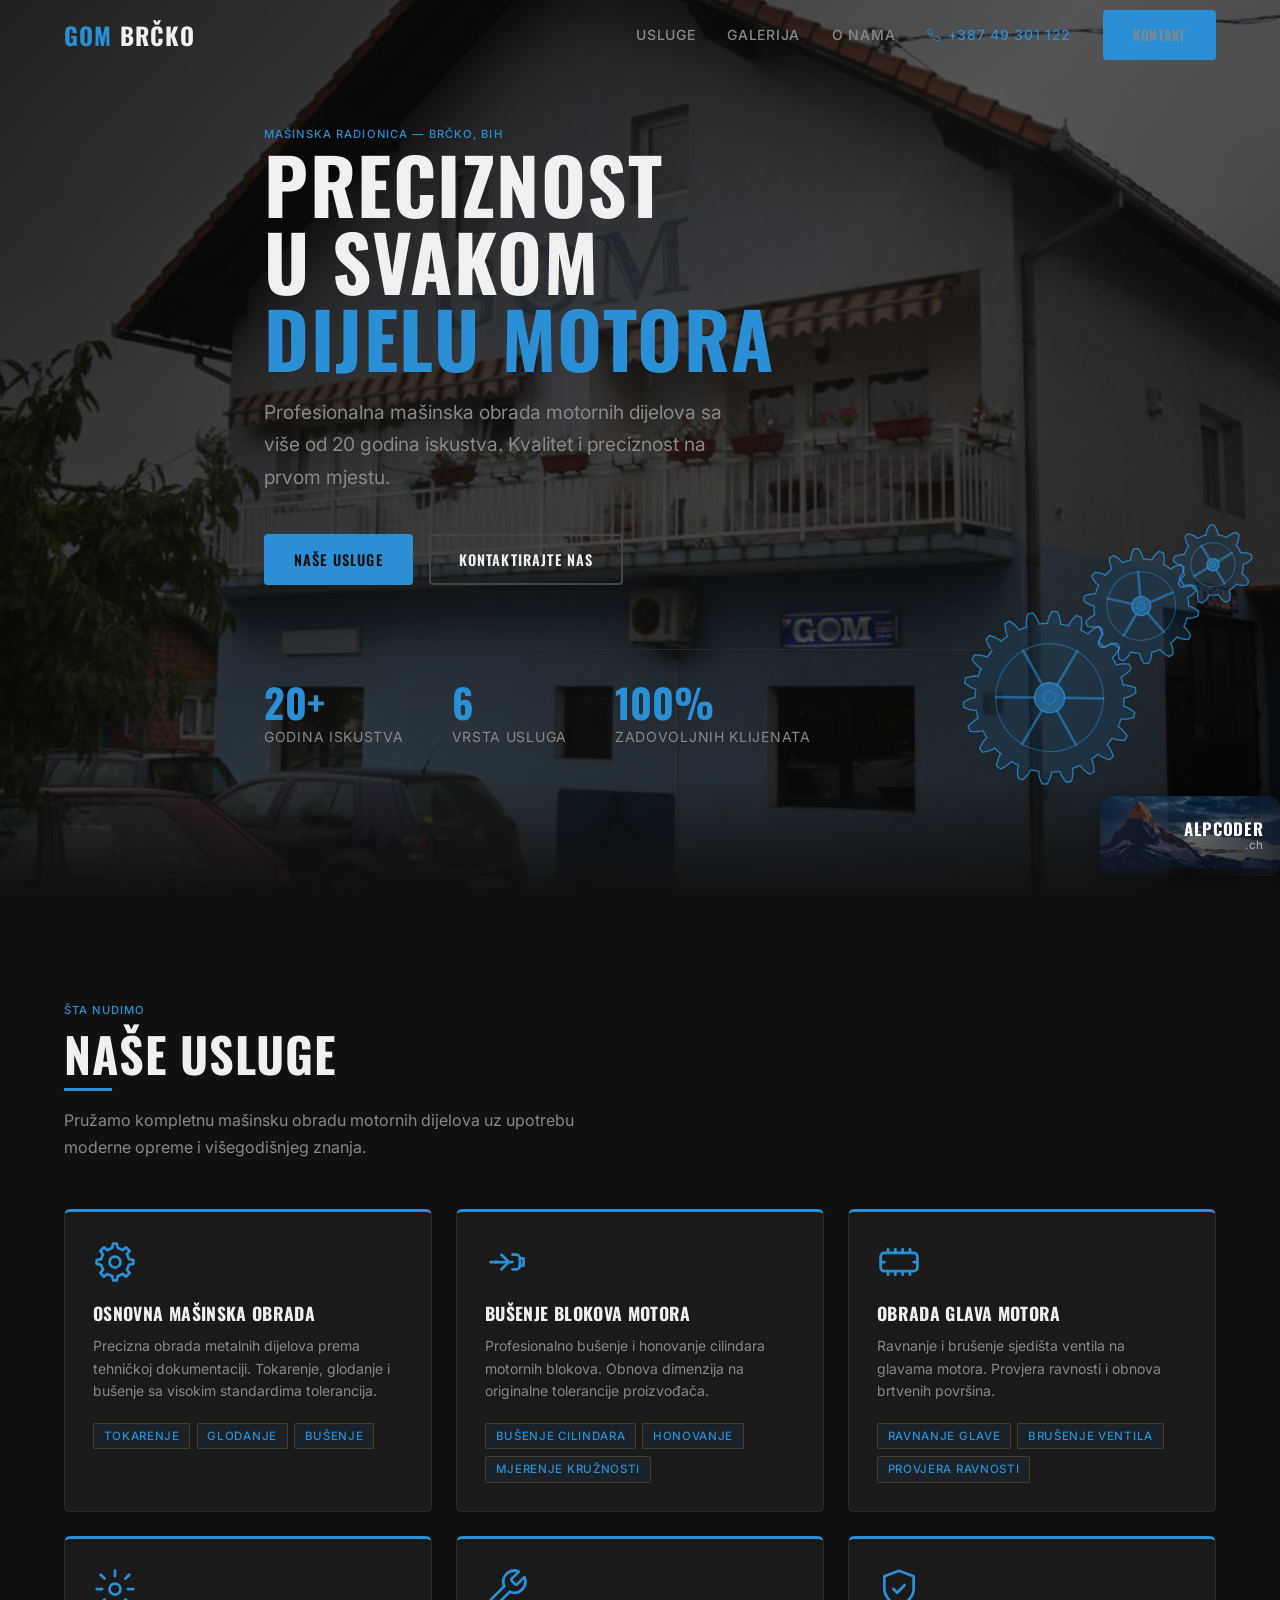
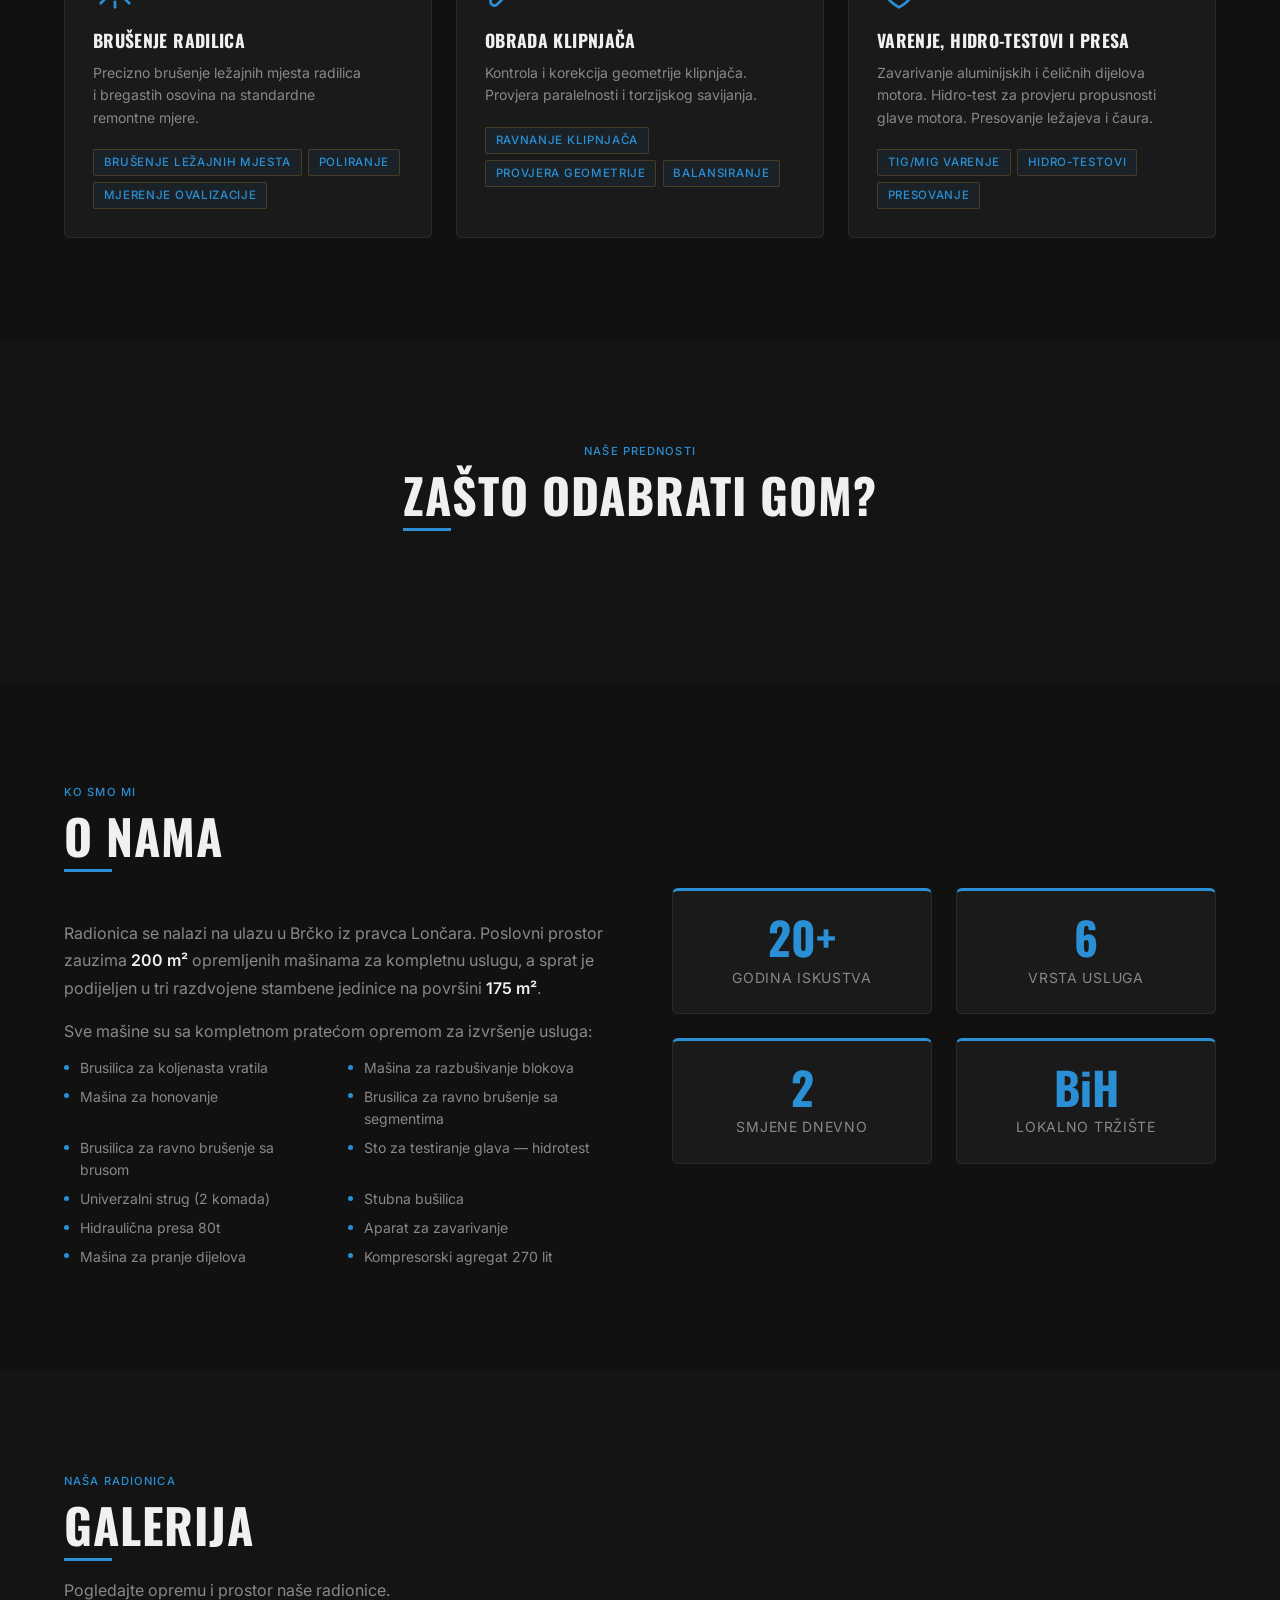
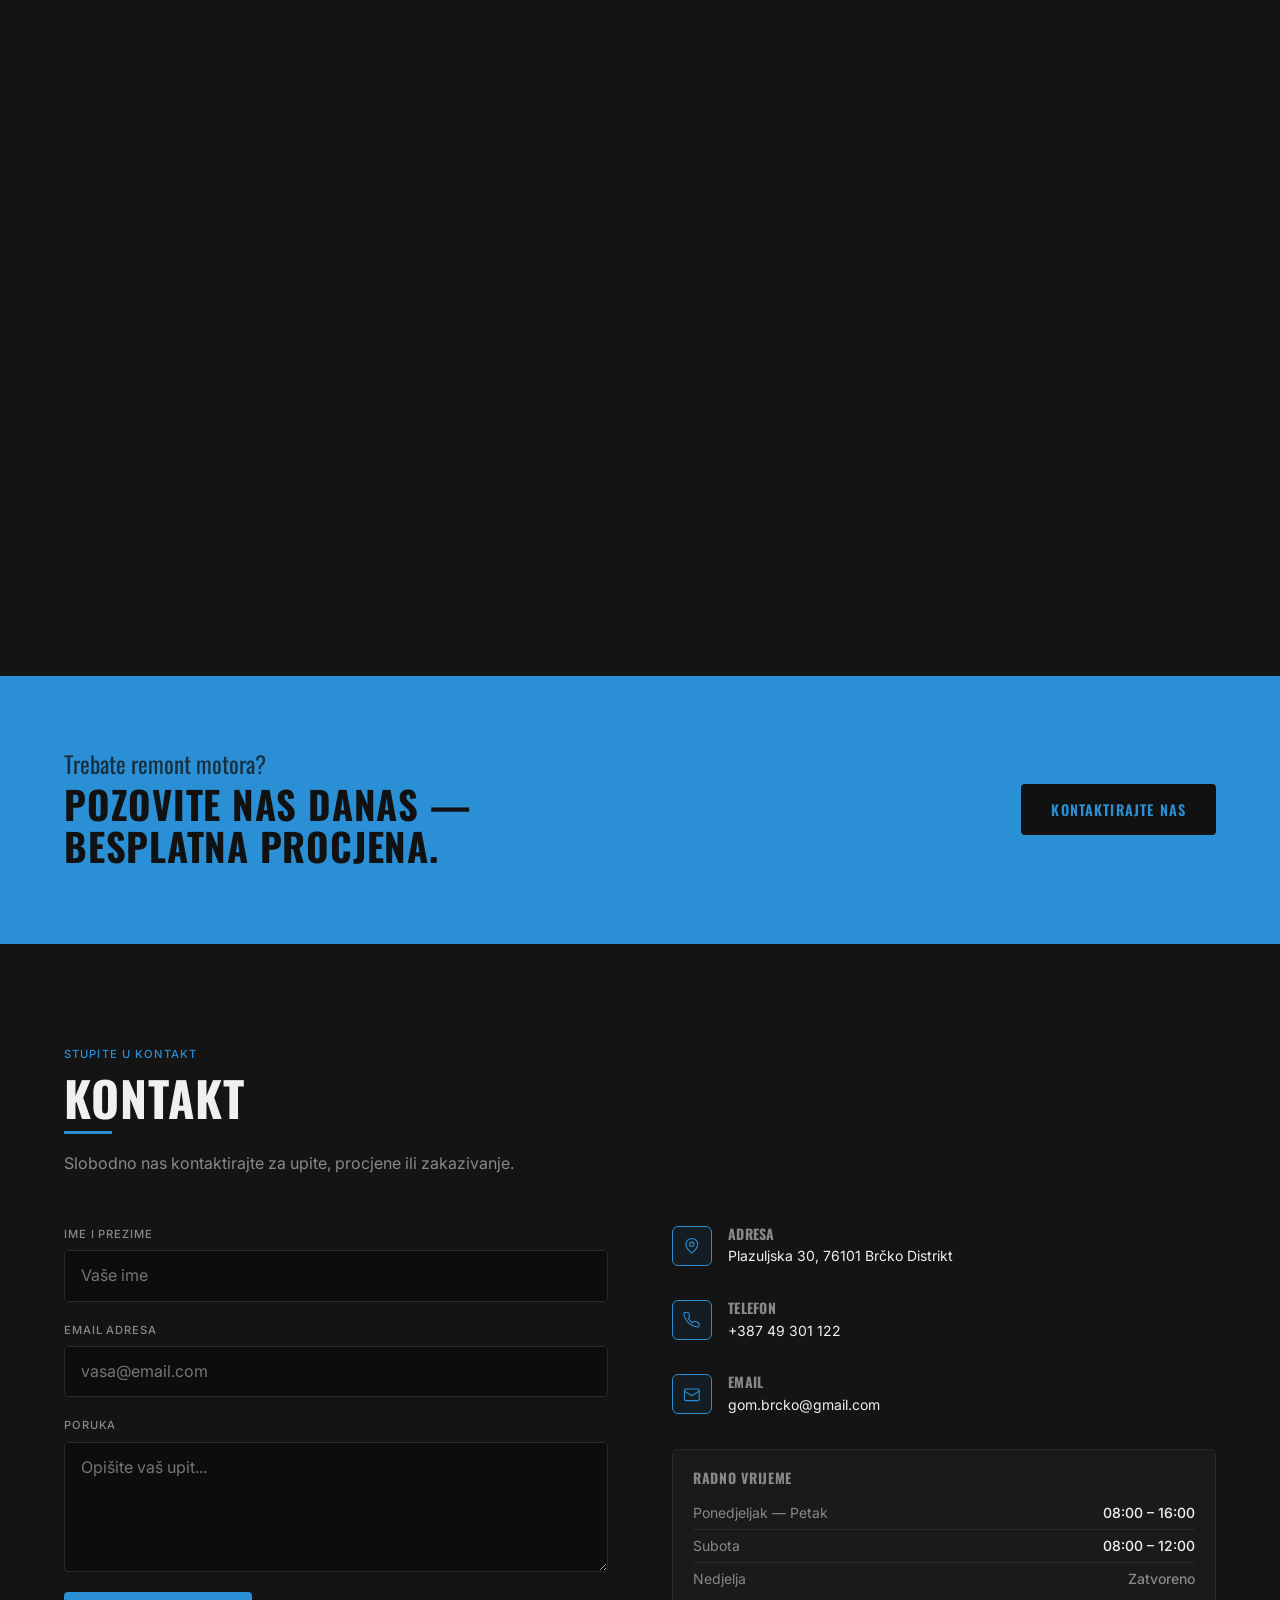
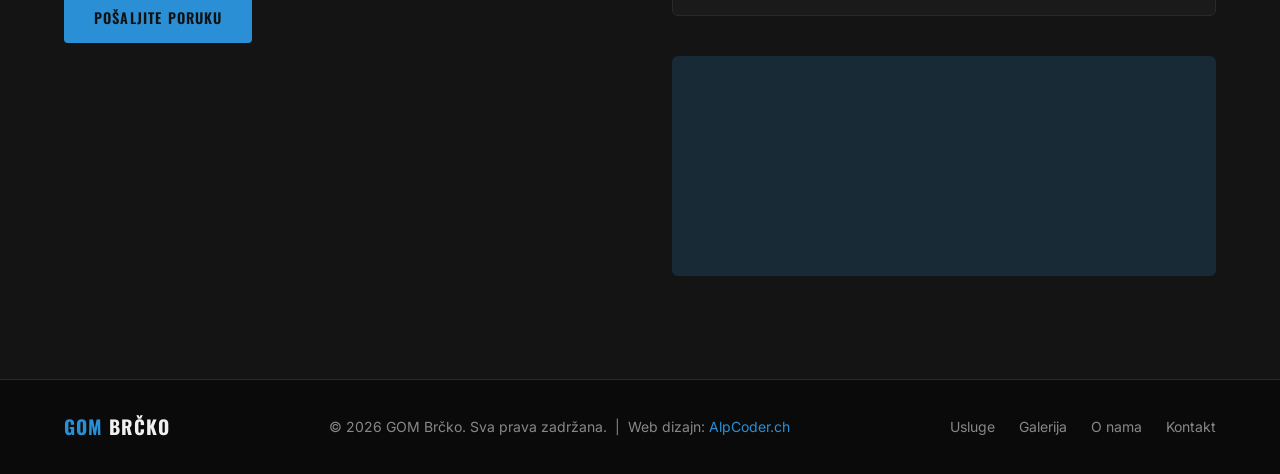
==== commit 68756617: "feat: load zasto i galerija iz JSON-a, dodati u CMS" ====
--- a/index.html
+++ b/index.html
@@ -116,39 +116,10 @@
   <section id="zasto">
     <div class="container">
       <div class="section-header reveal" style="text-align:center;">
-        <span class="label">Naše prednosti</span>
-        <h2>Zašto odabrati GOM?</h2>
-      </div>
-      <div class="zasto-grid">
-        <div class="zasto-card reveal">
-          <div class="zasto-icon">
-            <svg viewBox="0 0 24 24" aria-hidden="true"><path d="M12 22s8-4 8-10V5l-8-3-8 3v7c0 6 8 10 8 10Z"/><path d="m9 12 2 2 4-4"/></svg>
-          </div>
-          <h3>20+ Godina iskustva</h3>
-          <p>Dvije decenije preciznog rada na motornim dijelovima govore više od bilo koje reklame.</p>
-        </div>
-        <div class="zasto-card reveal" style="--delay:80ms">
-          <div class="zasto-icon">
-            <svg viewBox="0 0 24 24" aria-hidden="true"><circle cx="12" cy="12" r="3"/><path d="M12 2v3M12 19v3M4.22 4.22l2.12 2.12M17.66 17.66l2.12 2.12M2 12h3M19 12h3M4.22 19.78l2.12-2.12M17.66 6.34l2.12-2.12"/></svg>
-          </div>
-          <h3>Moderna oprema</h3>
-          <p>Radimo na profesionalnoj mašinskoj opremi koja osigurava preciznost prema tvorničkim specifikacijama.</p>
-        </div>
-        <div class="zasto-card reveal" style="--delay:160ms">
-          <div class="zasto-icon">
-            <svg viewBox="0 0 24 24" aria-hidden="true"><path d="M17 21v-2a4 4 0 0 0-4-4H5a4 4 0 0 0-4 4v2"/><circle cx="9" cy="7" r="4"/><path d="M23 21v-2a4 4 0 0 0-3-3.87M16 3.13a4 4 0 0 1 0 7.75"/></svg>
-          </div>
-          <h3>Lokalno povjerenje</h3>
-          <p>Stotine zadovoljnih klijenata iz Brčkog i okoline koji se uvijek vraćaju po kvalitetnu uslugu.</p>
-        </div>
-        <div class="zasto-card reveal" style="--delay:240ms">
-          <div class="zasto-icon">
-            <svg viewBox="0 0 24 24" aria-hidden="true"><circle cx="12" cy="12" r="10"/><polyline points="12 6 12 12 16 14"/></svg>
-          </div>
-          <h3>Isporuka u roku</h3>
-          <p>Poštujemo dogovorene rokove jer znamo da vaš motor ne smije čekati dulje nego što je potrebno.</p>
-        </div>
-      </div>
+        <span id="zasto-label" class="label">Naše prednosti</span>
+        <h2 id="zasto-title">Zašto odabrati GOM?</h2>
+      </div>
+      <div id="zasto-grid" class="zasto-grid"></div>
     </div>
   </section>
 
@@ -211,61 +182,11 @@
   <section id="galerija">
     <div class="container">
       <div class="section-header reveal">
-        <span class="label">Iz naše radionice</span>
-        <h2>Galerija</h2>
+        <span id="galerija-label" class="label">Iz naše radionice</span>
+        <h2 id="galerija-title">Galerija</h2>
         <p>Pogledajte opremu i prostor naše radionice.</p>
       </div>
-
-      <div id="gallery-grid" class="gallery-grid">
-        <figure class="gallery-item reveal" data-full="images/gallery/full/radionica-01.jpg" data-caption="Oprema radionice — GOM Brčko">
-          <img src="images/gallery/thumb/radionica-01.jpg" alt="Oprema radionice" loading="lazy" />
-          <div class="gallery-overlay"><svg viewBox="0 0 24 24" aria-hidden="true"><path d="M15 3h6v6M9 21H3v-6M21 3l-7 7M3 21l7-7"/></svg></div>
-        </figure>
-        <figure class="gallery-item reveal" style="--delay:60ms" data-full="images/gallery/full/radionica-02.jpg" data-caption="Mašinska oprema — GOM Brčko">
-          <img src="images/gallery/thumb/radionica-02.jpg" alt="Mašinska oprema" loading="lazy" />
-          <div class="gallery-overlay"><svg viewBox="0 0 24 24" aria-hidden="true"><path d="M15 3h6v6M9 21H3v-6M21 3l-7 7M3 21l7-7"/></svg></div>
-        </figure>
-        <figure class="gallery-item reveal" style="--delay:120ms" data-full="images/gallery/full/radionica-03.jpg" data-caption="Radionica — GOM Brčko">
-          <img src="images/gallery/thumb/radionica-03.jpg" alt="Radionica" loading="lazy" />
-          <div class="gallery-overlay"><svg viewBox="0 0 24 24" aria-hidden="true"><path d="M15 3h6v6M9 21H3v-6M21 3l-7 7M3 21l7-7"/></svg></div>
-        </figure>
-        <figure class="gallery-item reveal" style="--delay:180ms" data-full="images/gallery/full/radionica-04.jpg" data-caption="Strug — GOM Brčko">
-          <img src="images/gallery/thumb/radionica-04.jpg" alt="Strug" loading="lazy" />
-          <div class="gallery-overlay"><svg viewBox="0 0 24 24" aria-hidden="true"><path d="M15 3h6v6M9 21H3v-6M21 3l-7 7M3 21l7-7"/></svg></div>
-        </figure>
-        <figure class="gallery-item reveal" style="--delay:240ms" data-full="images/gallery/full/radionica-05.jpg" data-caption="Glodalica — GOM Brčko">
-          <img src="images/gallery/thumb/radionica-05.jpg" alt="Glodalica" loading="lazy" />
-          <div class="gallery-overlay"><svg viewBox="0 0 24 24" aria-hidden="true"><path d="M15 3h6v6M9 21H3v-6M21 3l-7 7M3 21l7-7"/></svg></div>
-        </figure>
-        <figure class="gallery-item reveal" style="--delay:300ms" data-full="images/gallery/full/radionica-06.jpg" data-caption="Honjerica — GOM Brčko">
-          <img src="images/gallery/thumb/radionica-06.jpg" alt="Honjerica" loading="lazy" />
-          <div class="gallery-overlay"><svg viewBox="0 0 24 24" aria-hidden="true"><path d="M15 3h6v6M9 21H3v-6M21 3l-7 7M3 21l7-7"/></svg></div>
-        </figure>
-        <figure class="gallery-item reveal" style="--delay:360ms" data-full="images/gallery/full/radionica-07.jpg" data-caption="Bušilica — GOM Brčko">
-          <img src="images/gallery/thumb/radionica-07.jpg" alt="Bušilica" loading="lazy" />
-          <div class="gallery-overlay"><svg viewBox="0 0 24 24" aria-hidden="true"><path d="M15 3h6v6M9 21H3v-6M21 3l-7 7M3 21l7-7"/></svg></div>
-        </figure>
-        <figure class="gallery-item reveal" style="--delay:420ms" data-full="images/gallery/full/radionica-08.jpg" data-caption="Oprema radionice — GOM Brčko">
-          <img src="images/gallery/thumb/radionica-08.jpg" alt="Oprema radionice" loading="lazy" />
-          <div class="gallery-overlay"><svg viewBox="0 0 24 24" aria-hidden="true"><path d="M15 3h6v6M9 21H3v-6M21 3l-7 7M3 21l7-7"/></svg></div>
-        </figure>
-        <figure class="gallery-item reveal" style="--delay:480ms" data-full="images/gallery/full/radionica-09.jpg" data-caption="Radionica — GOM Brčko">
-          <img src="images/gallery/thumb/radionica-09.jpg" alt="Radionica" loading="lazy" />
-          <div class="gallery-overlay"><svg viewBox="0 0 24 24" aria-hidden="true"><path d="M15 3h6v6M9 21H3v-6M21 3l-7 7M3 21l7-7"/></svg></div>
-        </figure>
-        <figure class="gallery-item reveal" style="--delay:540ms" data-full="images/gallery/full/radionica-10.jpg" data-caption="Mašinska obrada — GOM Brčko">
-          <img src="images/gallery/thumb/radionica-10.jpg" alt="Mašinska obrada" loading="lazy" />
-          <div class="gallery-overlay"><svg viewBox="0 0 24 24" aria-hidden="true"><path d="M15 3h6v6M9 21H3v-6M21 3l-7 7M3 21l7-7"/></svg></div>
-        </figure>
-        <figure class="gallery-item reveal" style="--delay:600ms" data-full="images/gallery/full/radionica-11.jpg" data-caption="Oprema — GOM Brčko">
-          <img src="images/gallery/thumb/radionica-11.jpg" alt="Oprema" loading="lazy" />
-          <div class="gallery-overlay"><svg viewBox="0 0 24 24" aria-hidden="true"><path d="M15 3h6v6M9 21H3v-6M21 3l-7 7M3 21l7-7"/></svg></div>
-        </figure>
-        <figure class="gallery-item reveal" style="--delay:660ms" data-full="images/gallery/full/radionica-12.jpg" data-caption="Radionica GOM Brčko">
-          <img src="images/gallery/thumb/radionica-12.jpg" alt="Radionica GOM Brčko" loading="lazy" />
-          <div class="gallery-overlay"><svg viewBox="0 0 24 24" aria-hidden="true"><path d="M15 3h6v6M9 21H3v-6M21 3l-7 7M3 21l7-7"/></svg></div>
-        </figure>
-      </div>
+      <div id="gallery-grid" class="gallery-grid"></div>
     </div>
   </section>
 
@@ -452,6 +373,7 @@
   <script src="js/animations.js"></script>
   <script src="js/main.js"></script>
   <script src="js/services.js"></script>
+  <script src="js/zasto.js"></script>
   <script src="js/gallery.js"></script>
   <script src="js/contact.js"></script>
 
--- a/css/responsive.css
+++ b/css/responsive.css
@@ -11,6 +11,10 @@
 
 /* ── Tablet portrait (do 768px) ── */
 @media (max-width: 768px) {
+  .services-grid {
+    grid-template-columns: repeat(2, 1fr);
+  }
+
   /* Navbar — hamburger */
   .hamburger {
     display: flex;
@@ -79,6 +83,18 @@
     padding-inline: 1rem;
   }
 
+  .hero-content {
+    text-align: center;
+  }
+
+  .hero-content .hero-sub {
+    margin-inline: auto;
+  }
+
+  .onama-oprema {
+    grid-template-columns: 1fr;
+  }
+
   .hero-stats {
     flex-direction: column;
     gap: 1.5rem;
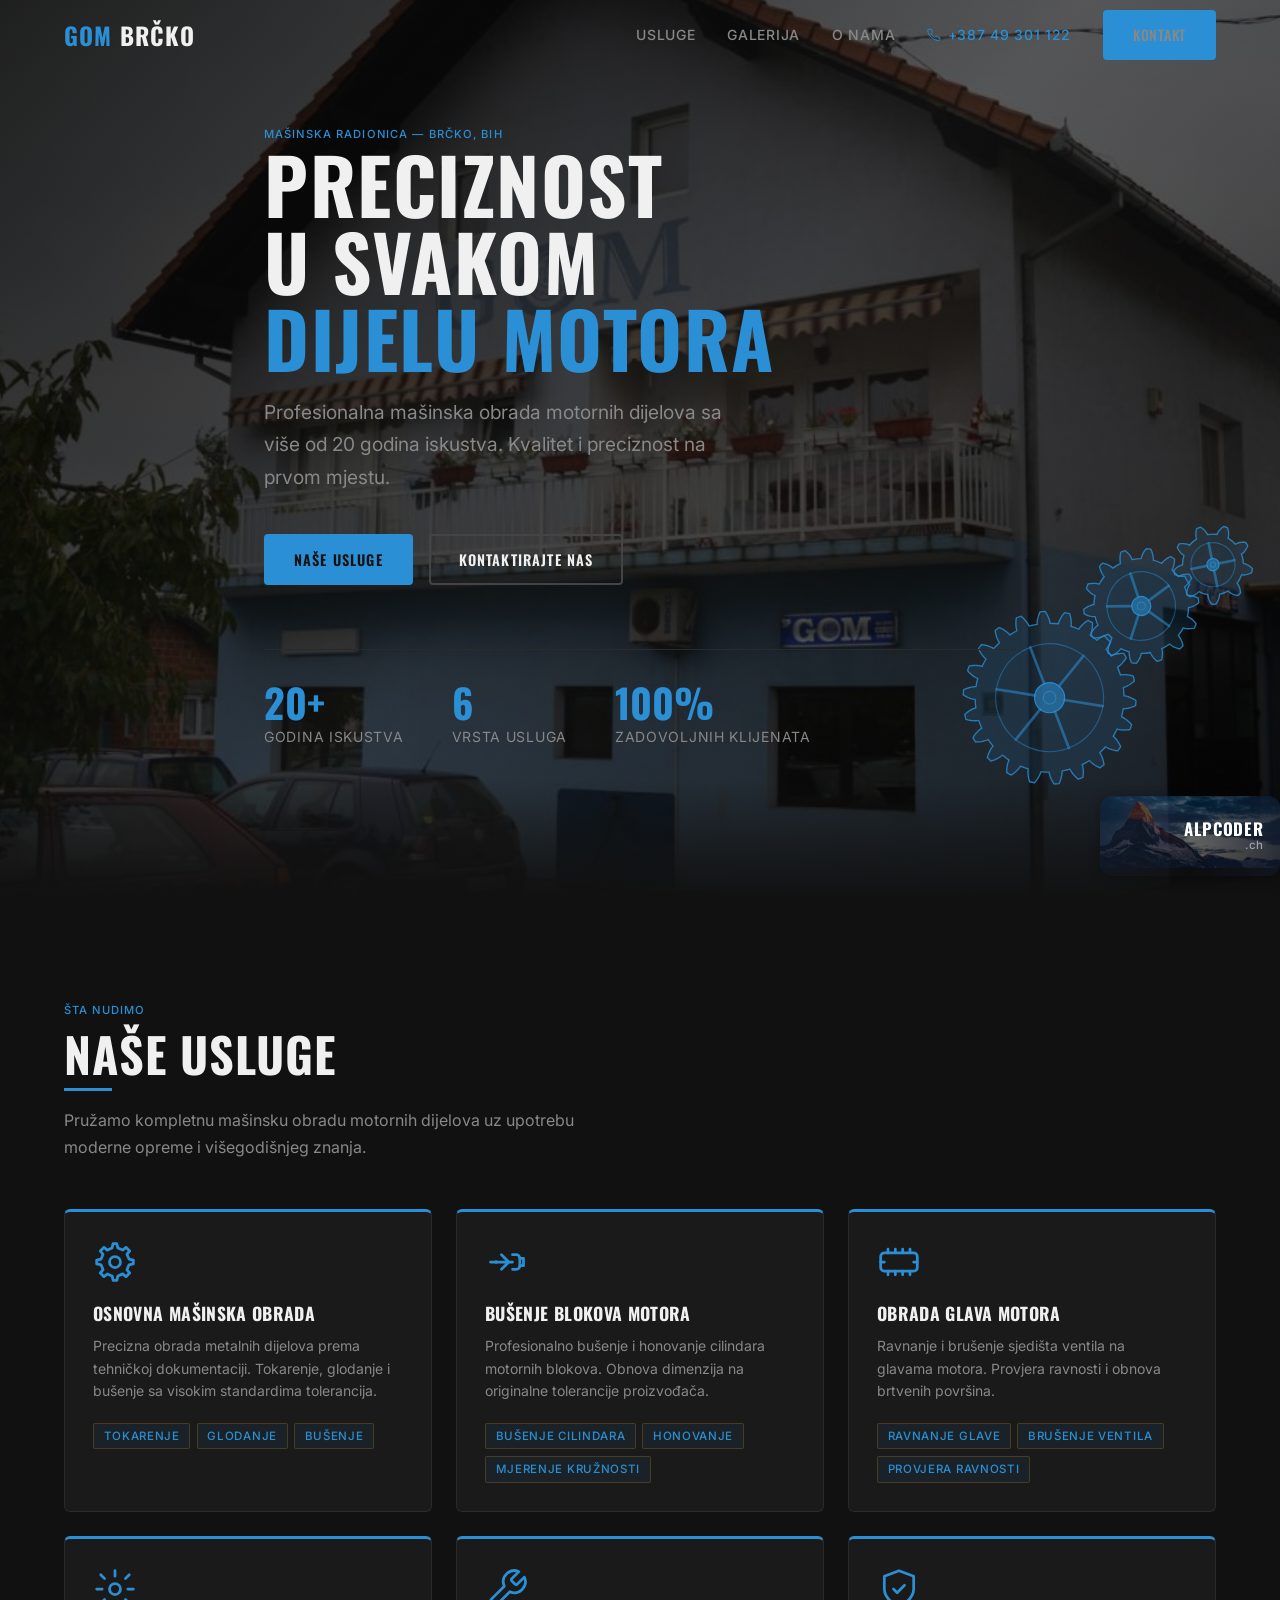
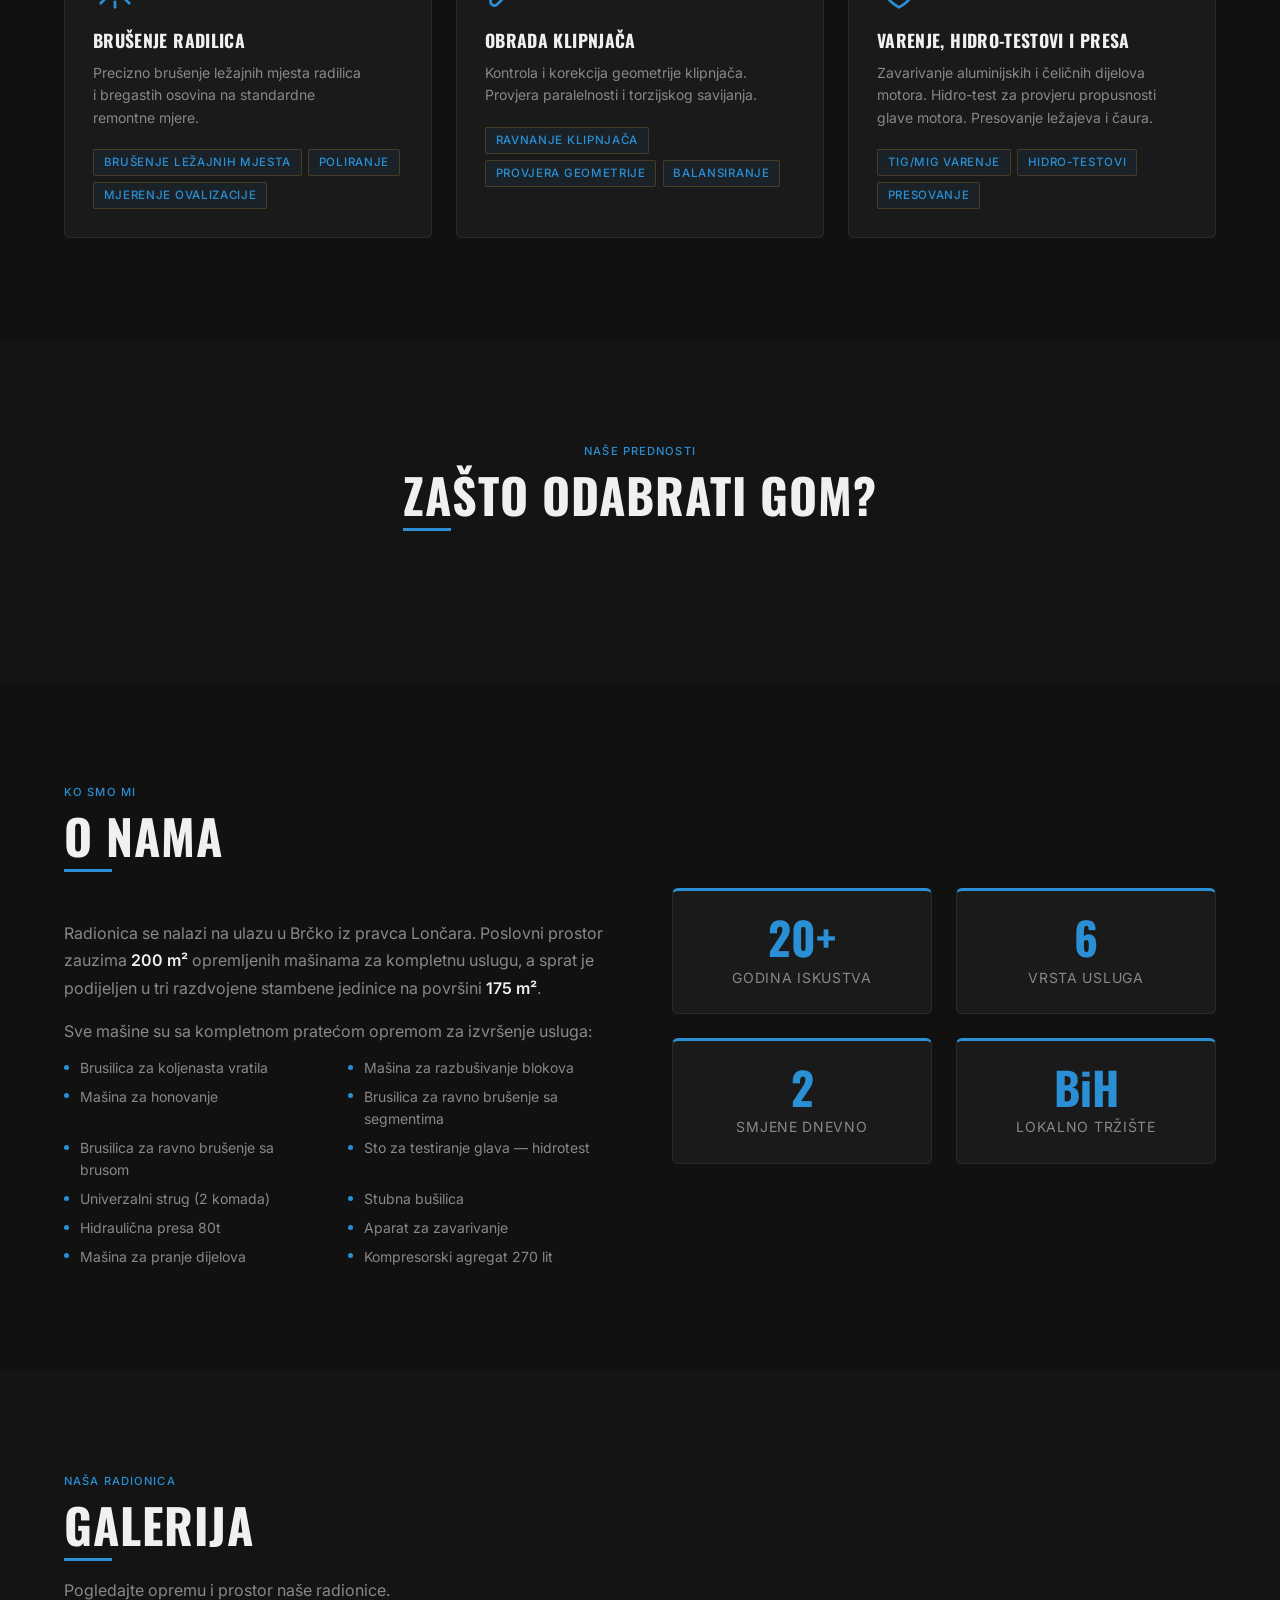
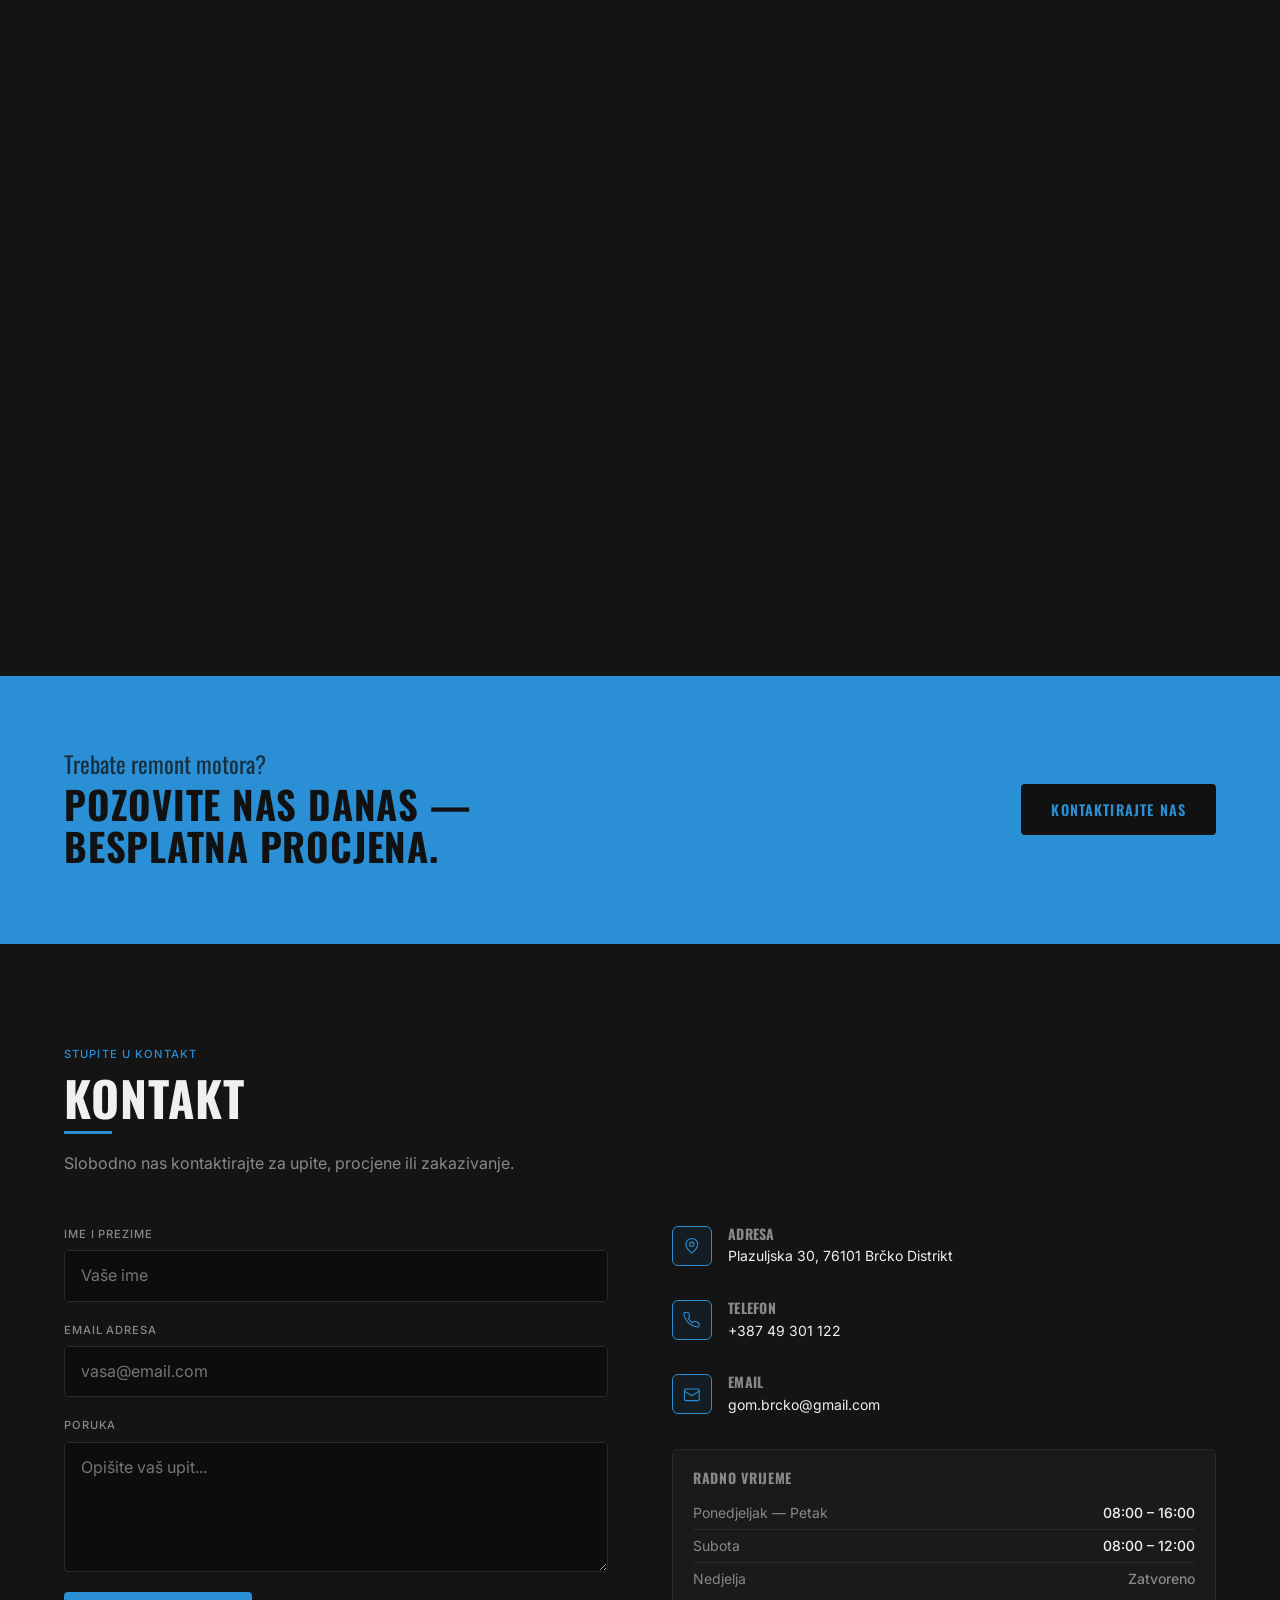
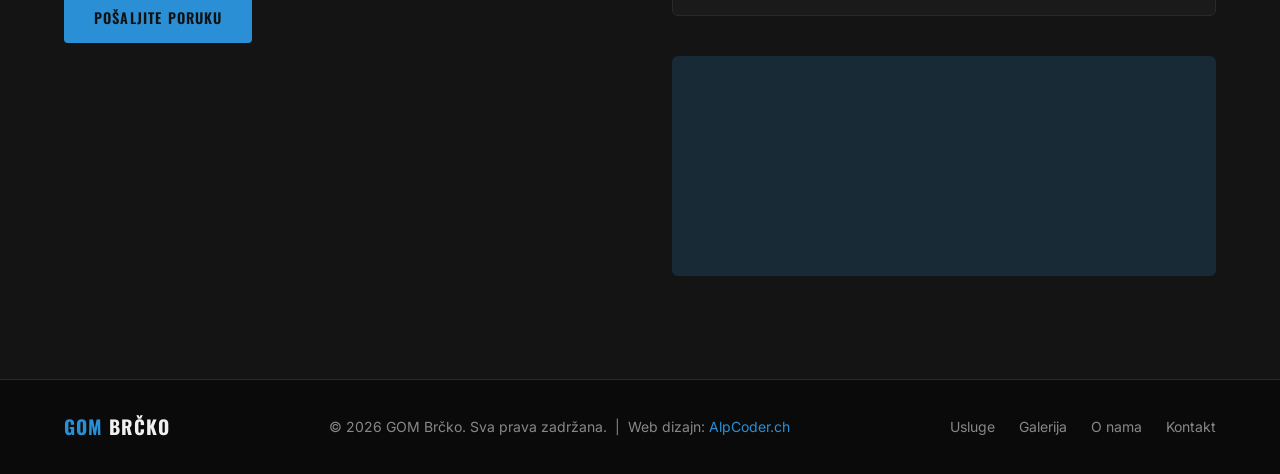
==== commit b7da7781: "feat: CTA i footer u CMS — sve sekcije pokrivene" ====
--- a/index.html
+++ b/index.html
@@ -194,10 +194,10 @@
   <section id="cta">
     <div class="container cta-inner">
       <h2>
-        <em>Trebate remont motora?</em>
-        Pozovite nas danas — besplatna procjena.
+        <em id="cta-naglasak">Trebate remont motora?</em>
+        <span id="cta-tekst">Pozovite nas danas — besplatna procjena.</span>
       </h2>
-      <a href="#kontakt" class="btn btn-dark">Kontaktirajte nas</a>
+      <a href="#kontakt" id="cta-dugme" class="btn btn-dark">Kontaktirajte nas</a>
     </div>
   </section>
 
@@ -324,7 +324,7 @@
   <footer>
     <div class="container footer-inner">
       <div class="footer-logo"><span>GOM</span> Brčko</div>
-      <p class="footer-copy">&copy; 2026 GOM Brčko. Sva prava zadržana. &nbsp;|&nbsp; Web dizajn: <a href="https://alpcoder.ch" target="_blank" rel="noopener" style="color:var(--color-accent); transition:opacity var(--trans-fast);" onmouseover="this.style.opacity='.7'" onmouseout="this.style.opacity='1'">AlpCoder.ch</a></p>
+      <p class="footer-copy"><span id="footer-copyright">&copy; 2026 GOM Brčko. Sva prava zadržana.</span> &nbsp;|&nbsp; Web dizajn: <a href="https://alpcoder.ch" target="_blank" rel="noopener" style="color:var(--color-accent); transition:opacity var(--trans-fast);" onmouseover="this.style.opacity='.7'" onmouseout="this.style.opacity='1'">AlpCoder.ch</a></p>
       <nav class="footer-links" aria-label="Footer navigacija">
         <a href="#usluge">Usluge</a>
         <a href="#galerija">Galerija</a>
